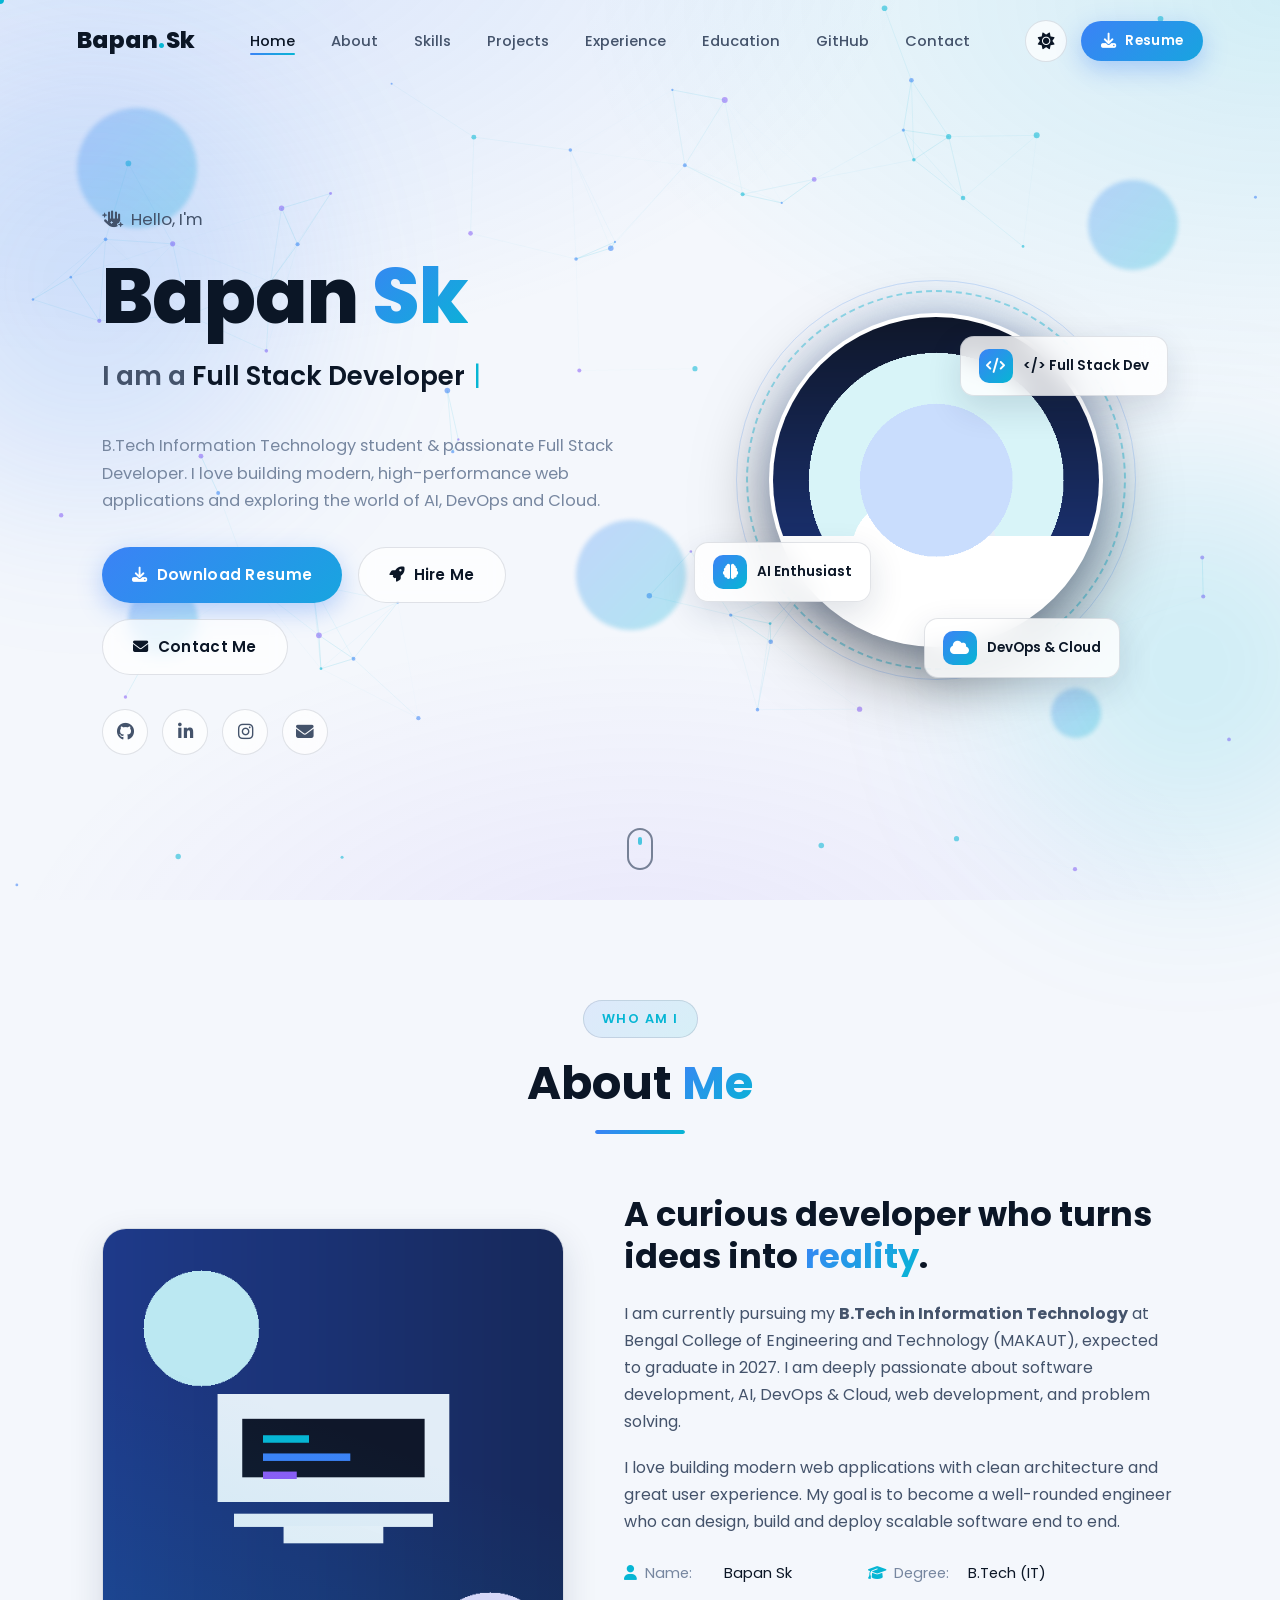
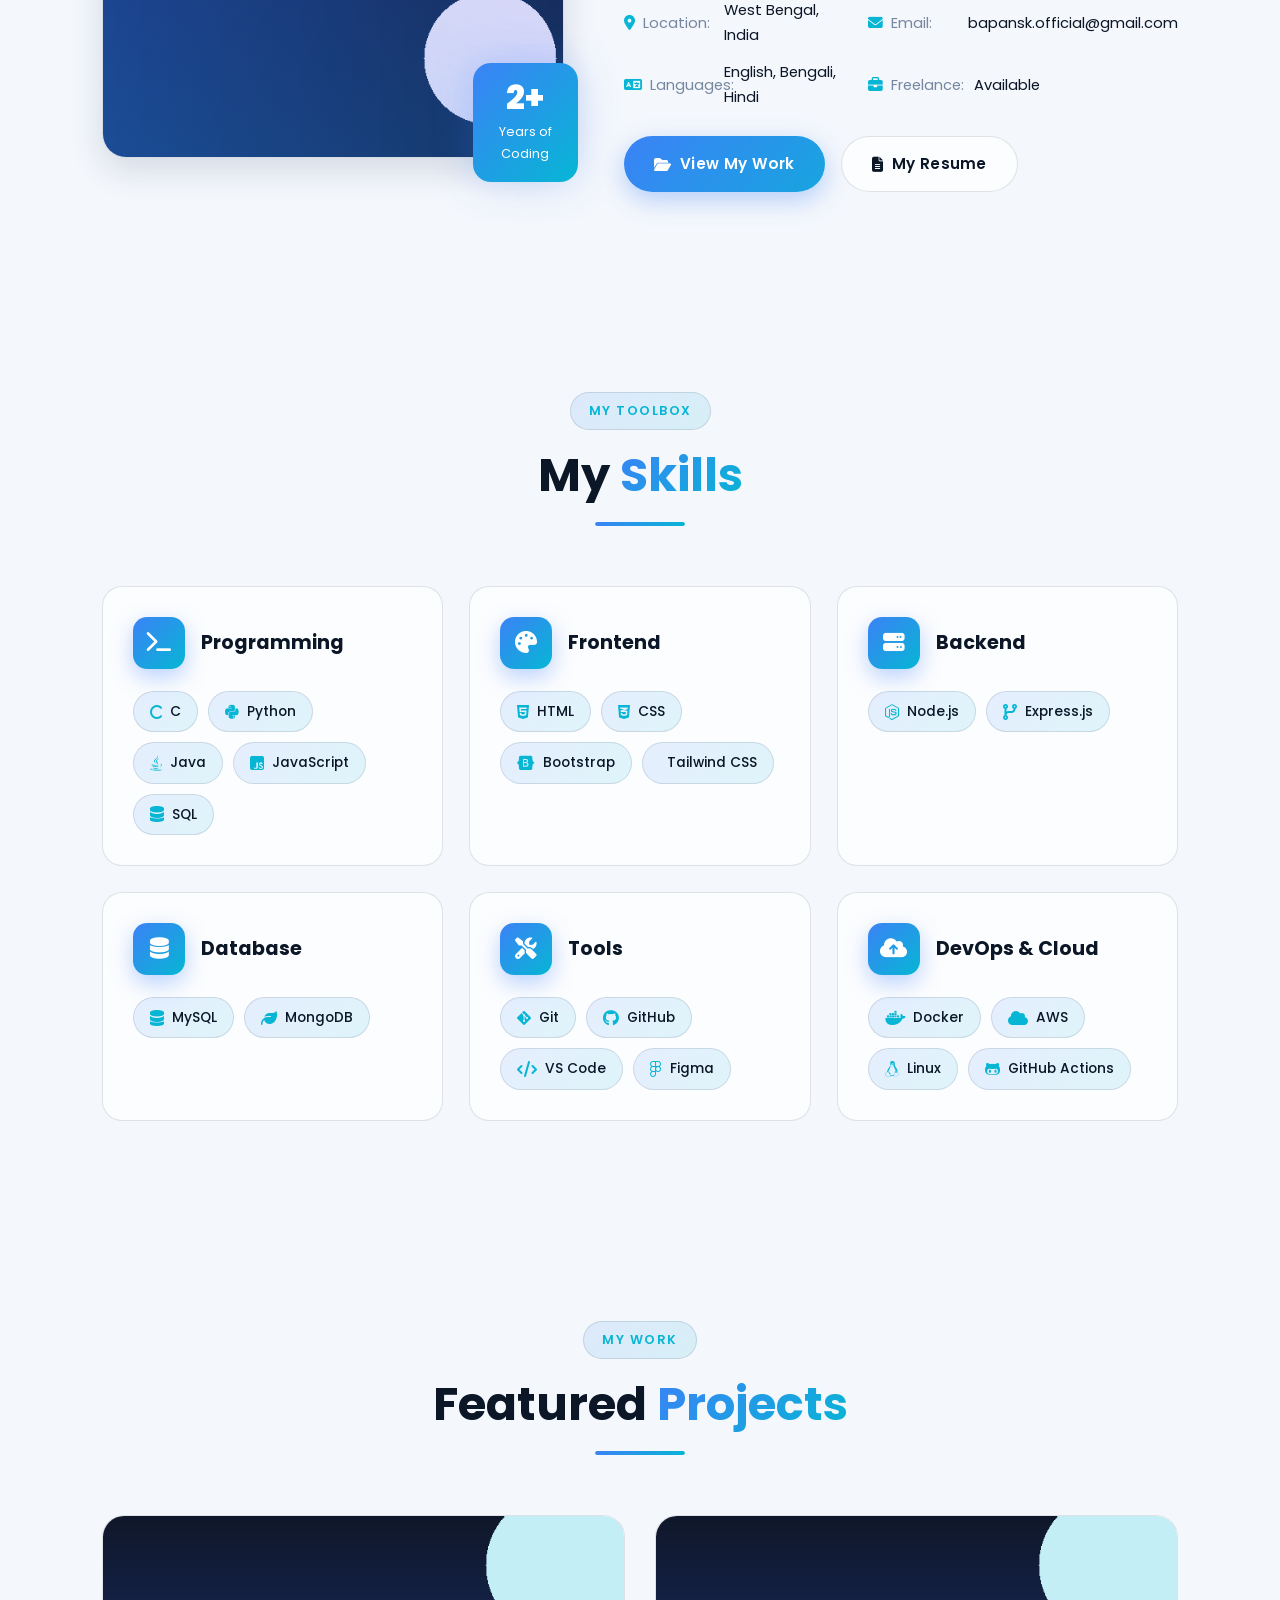
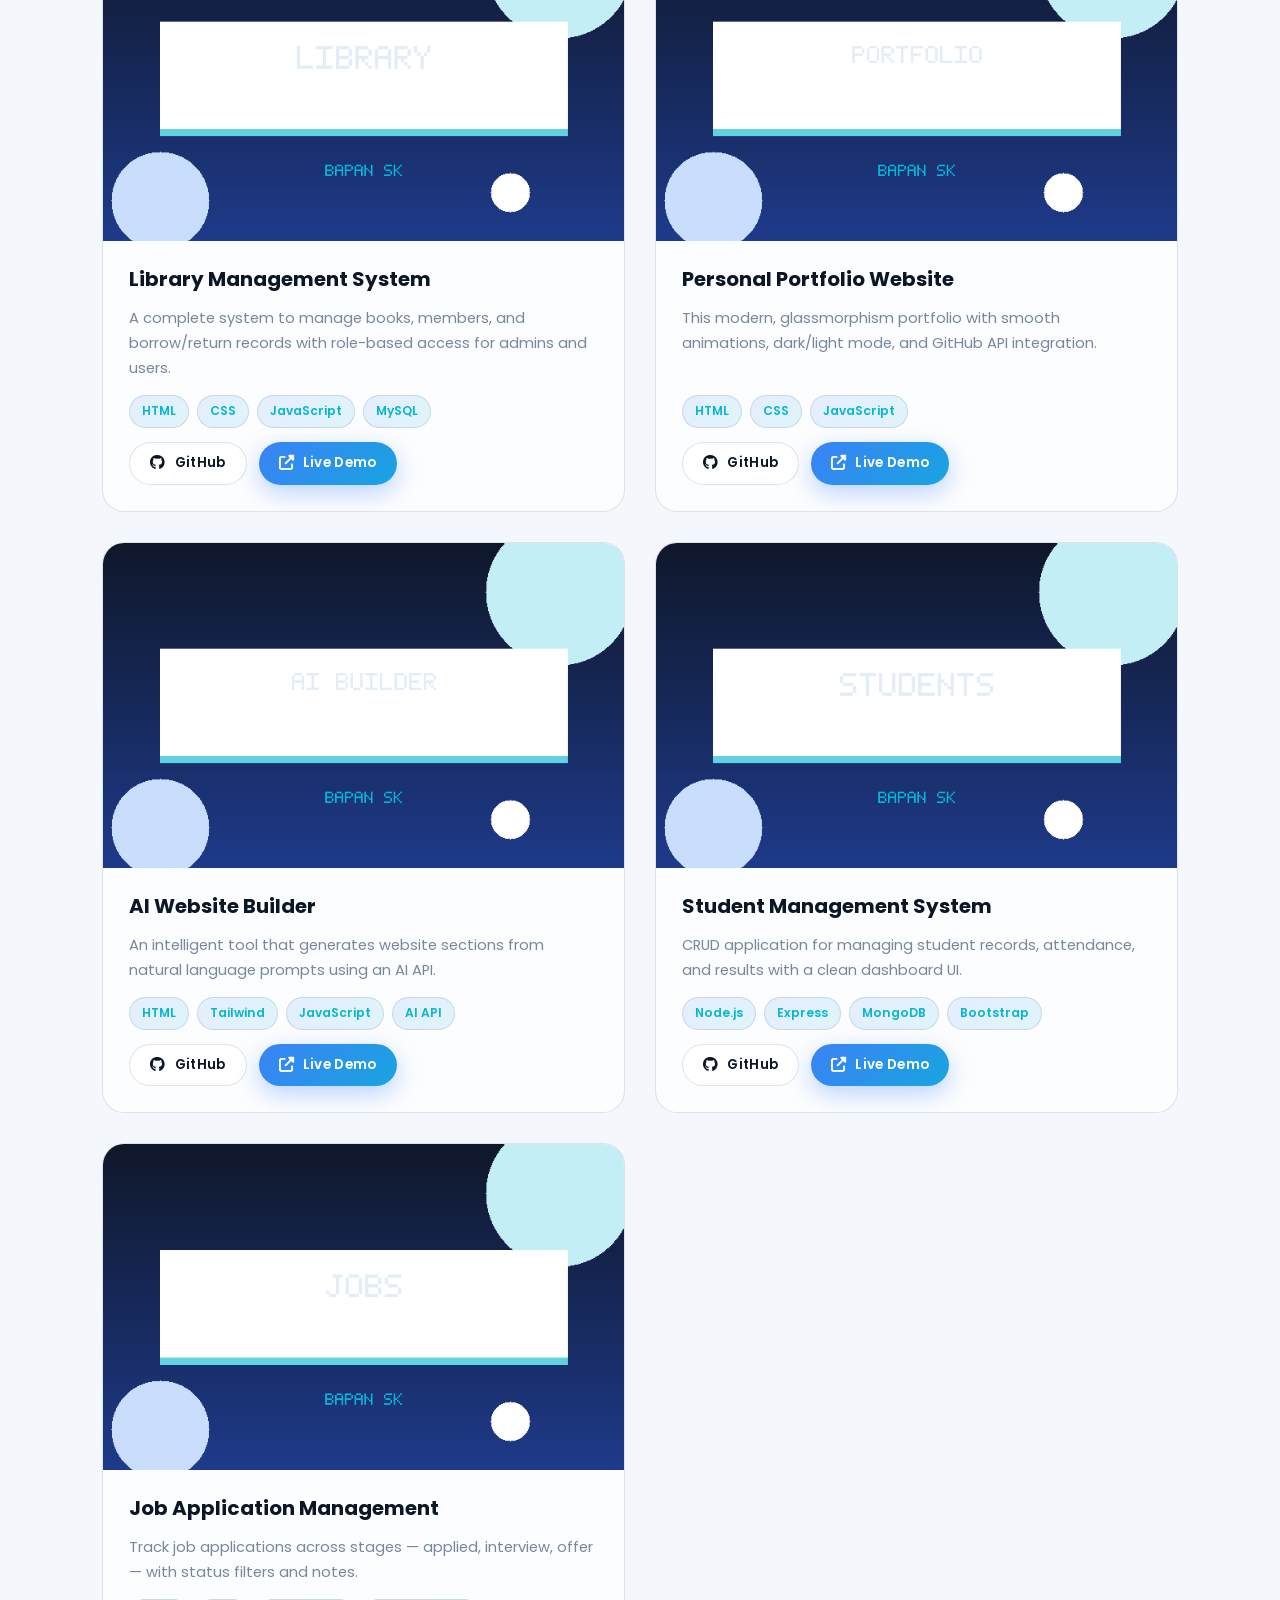
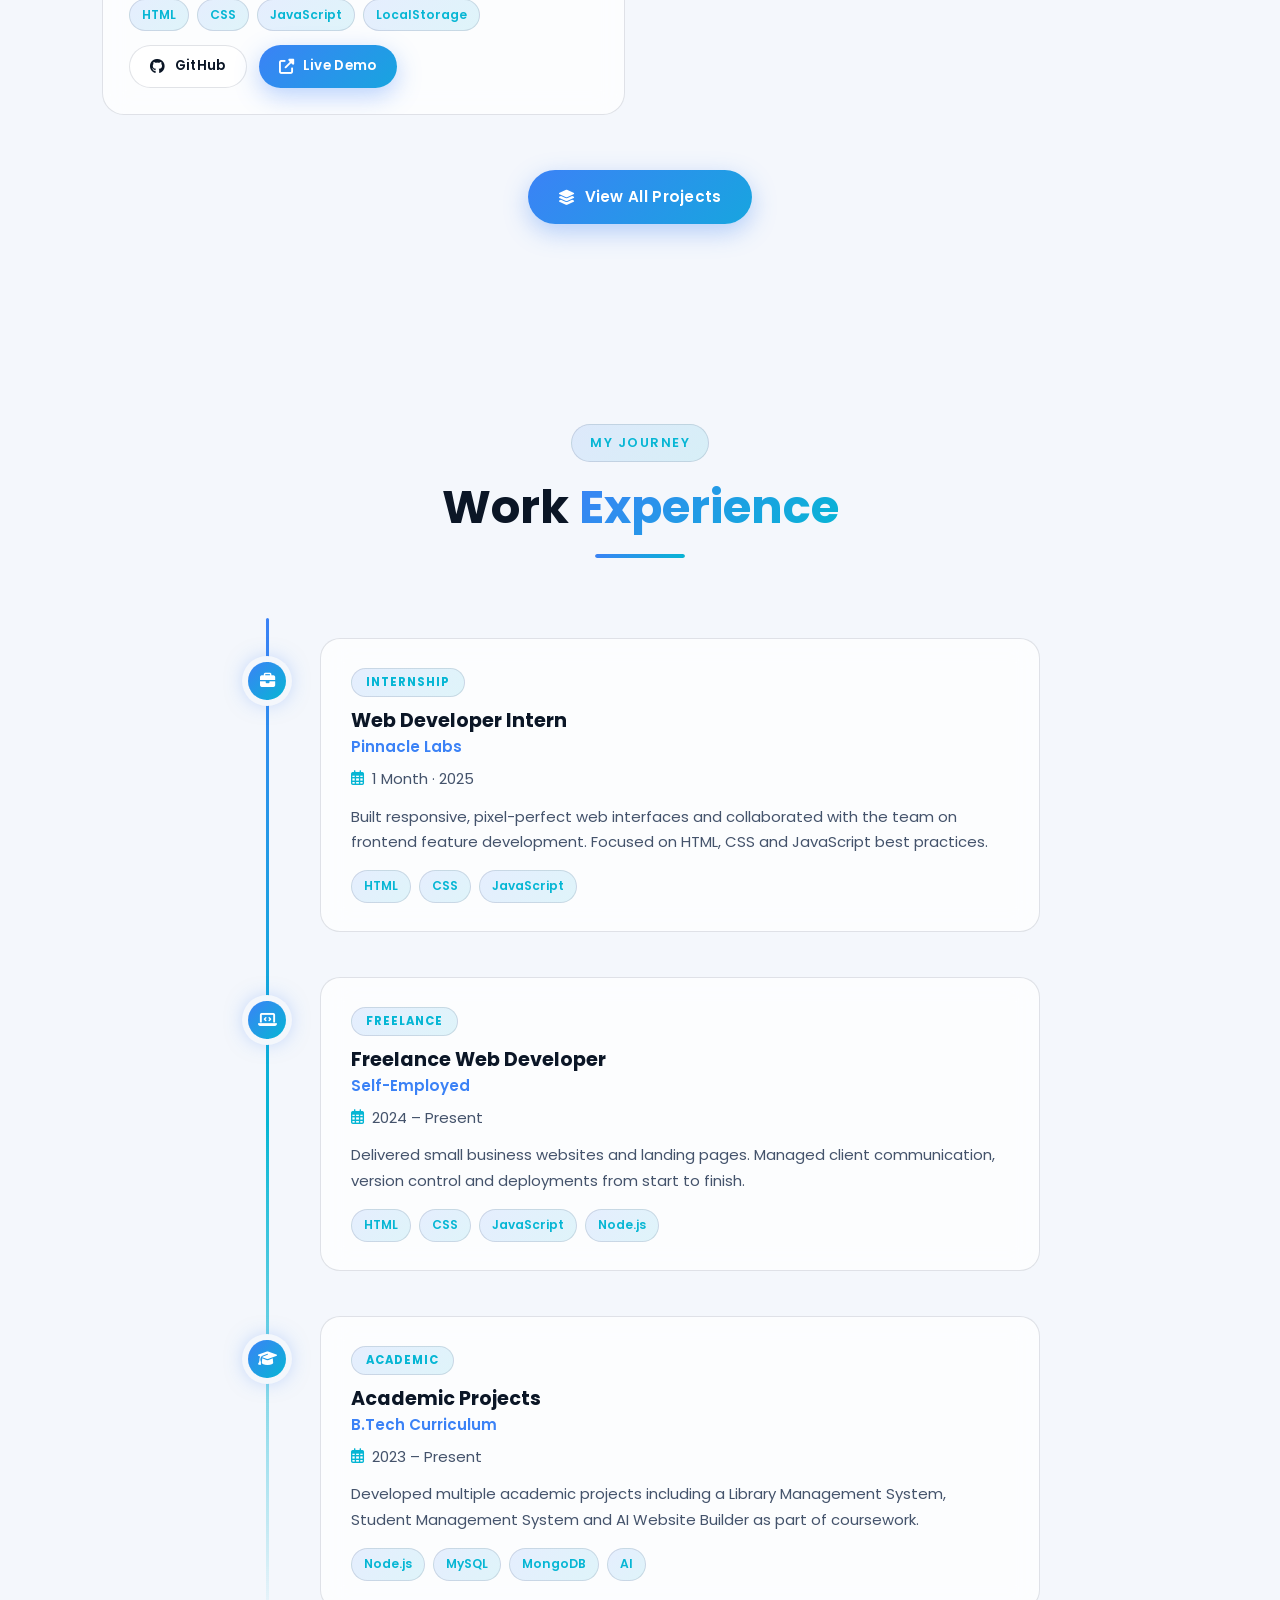
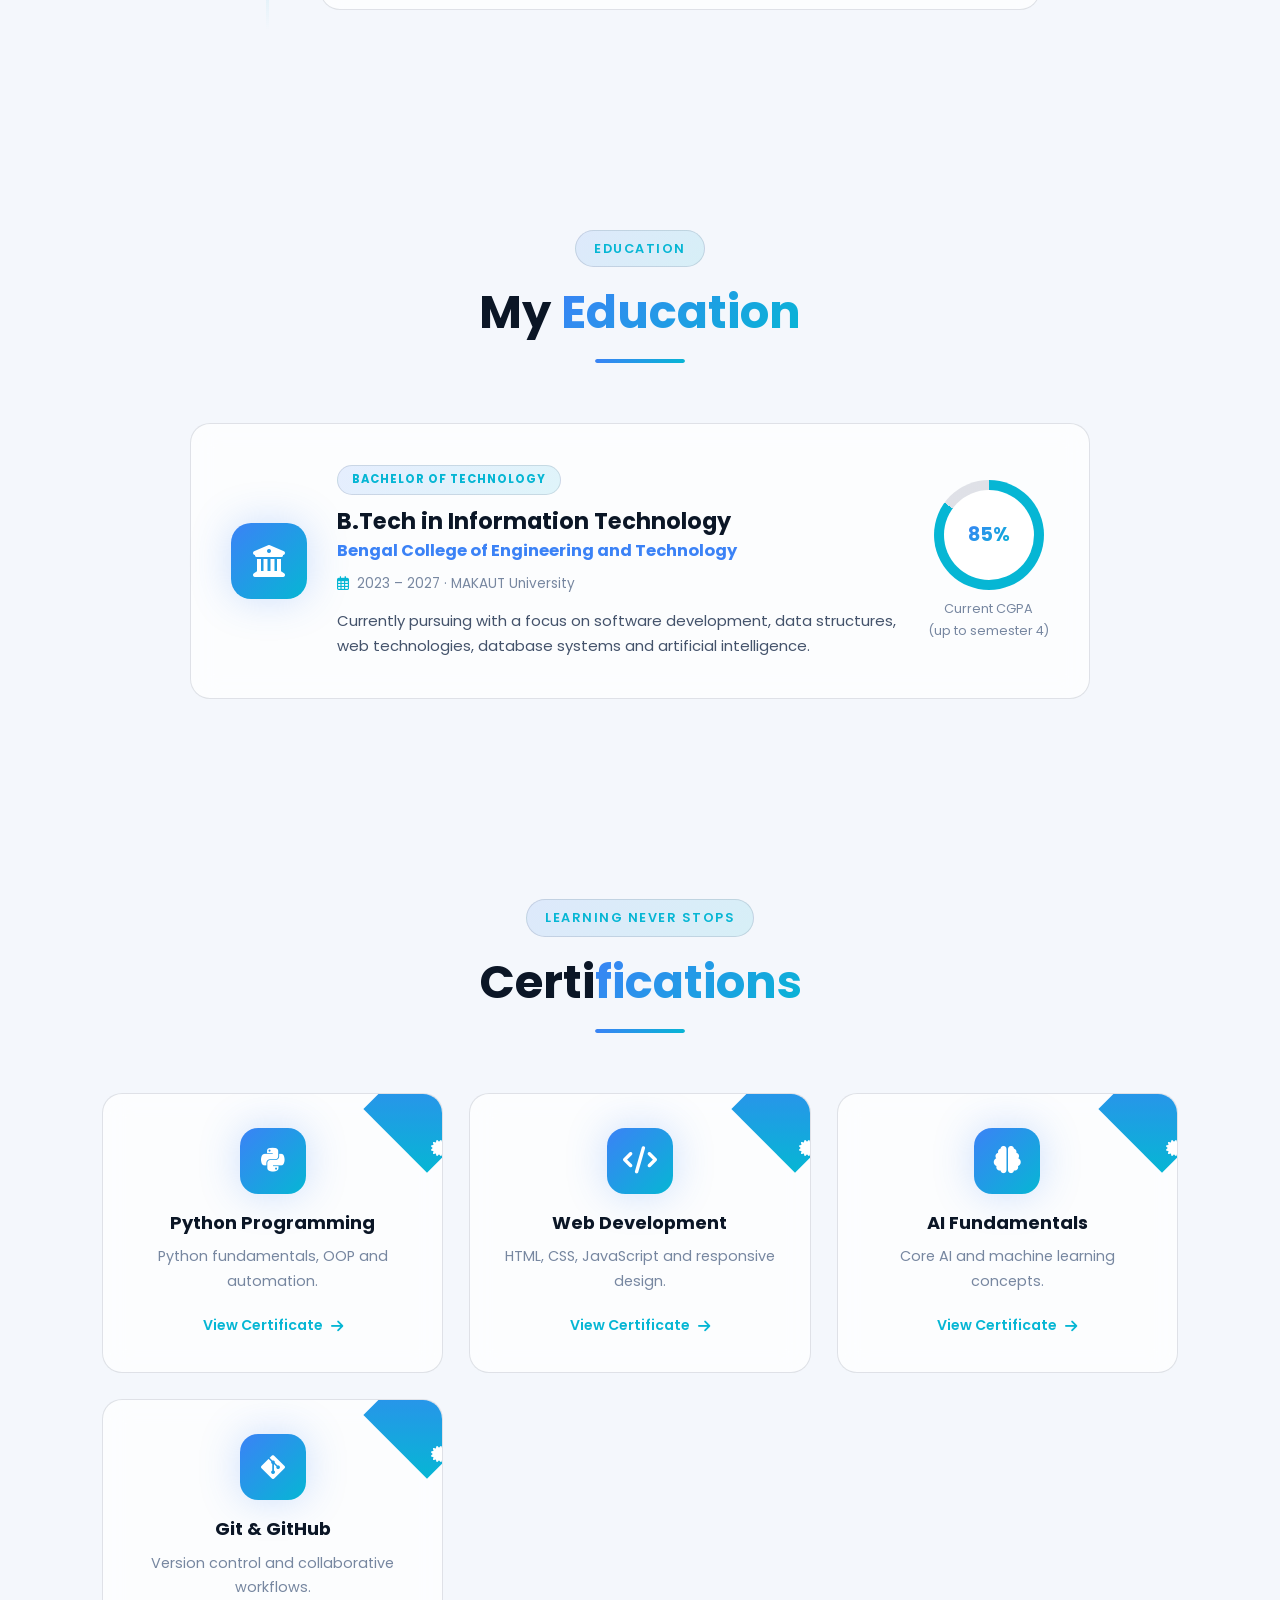
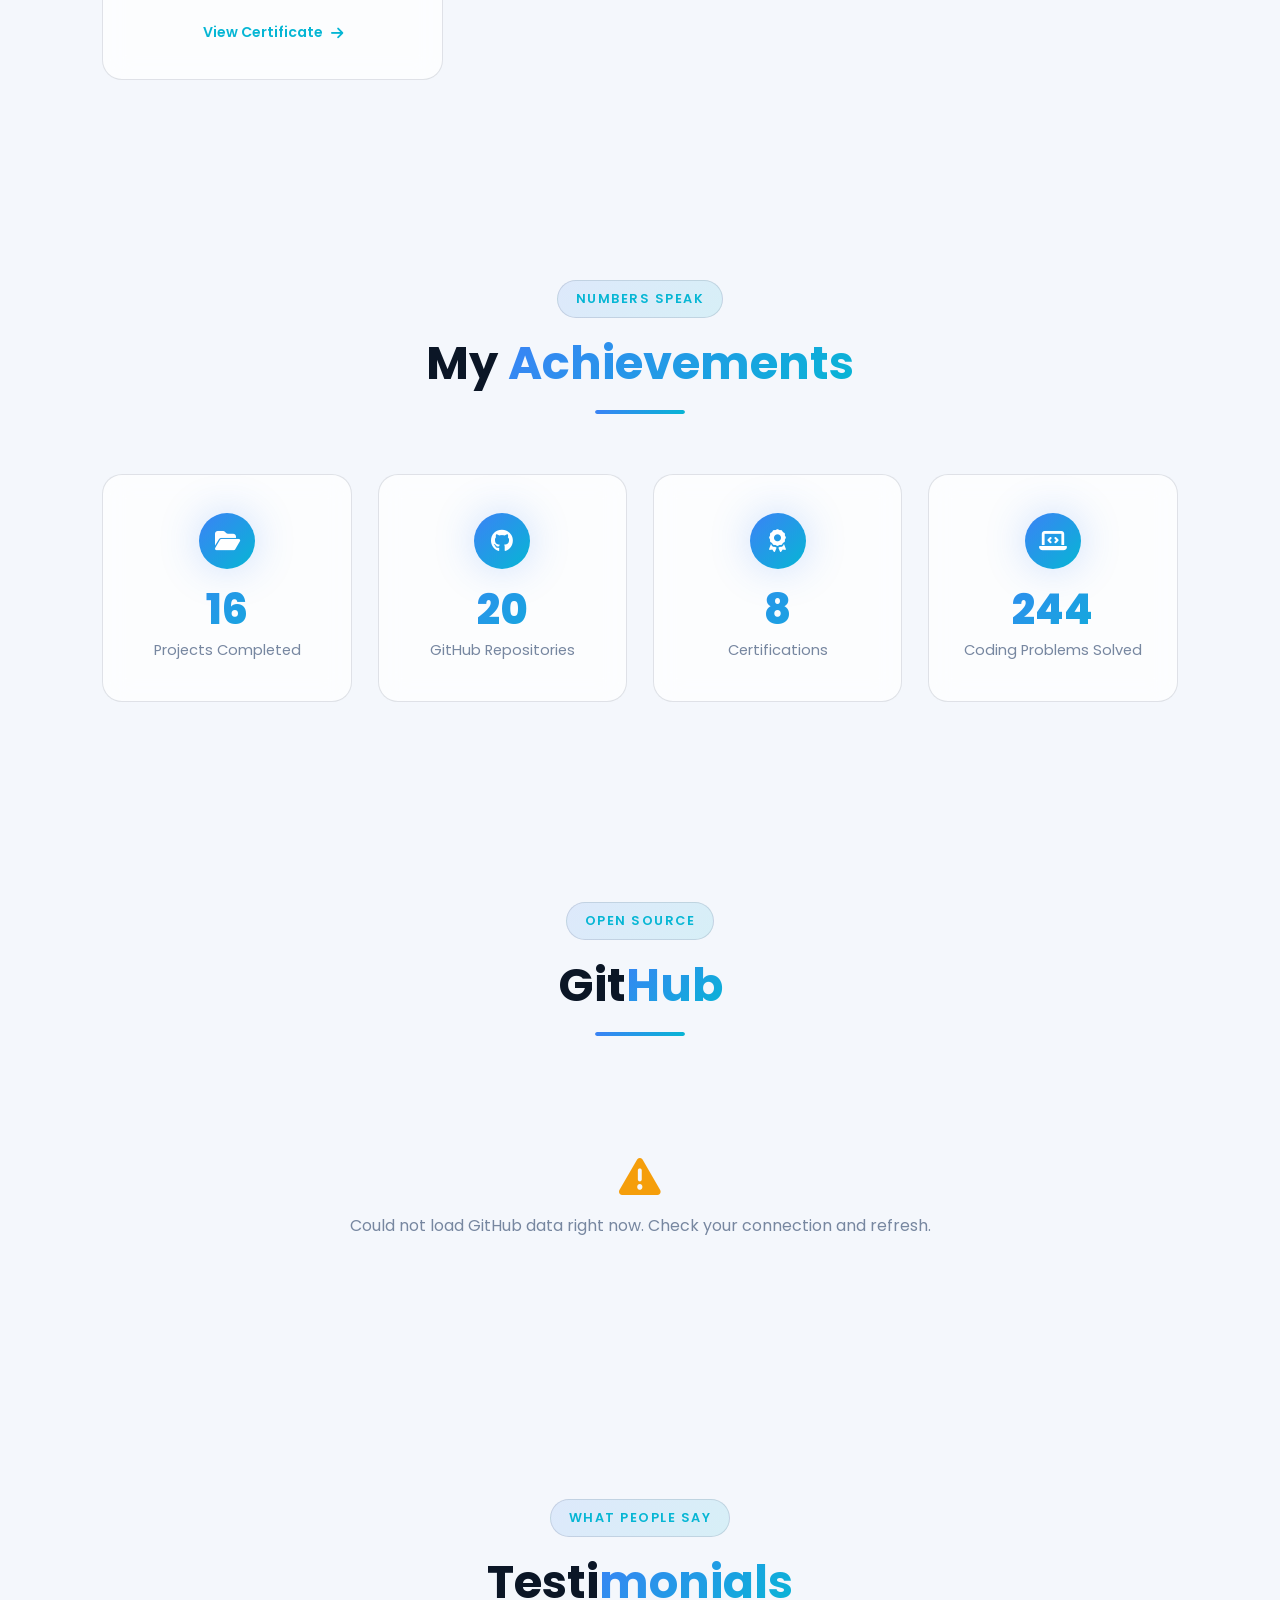
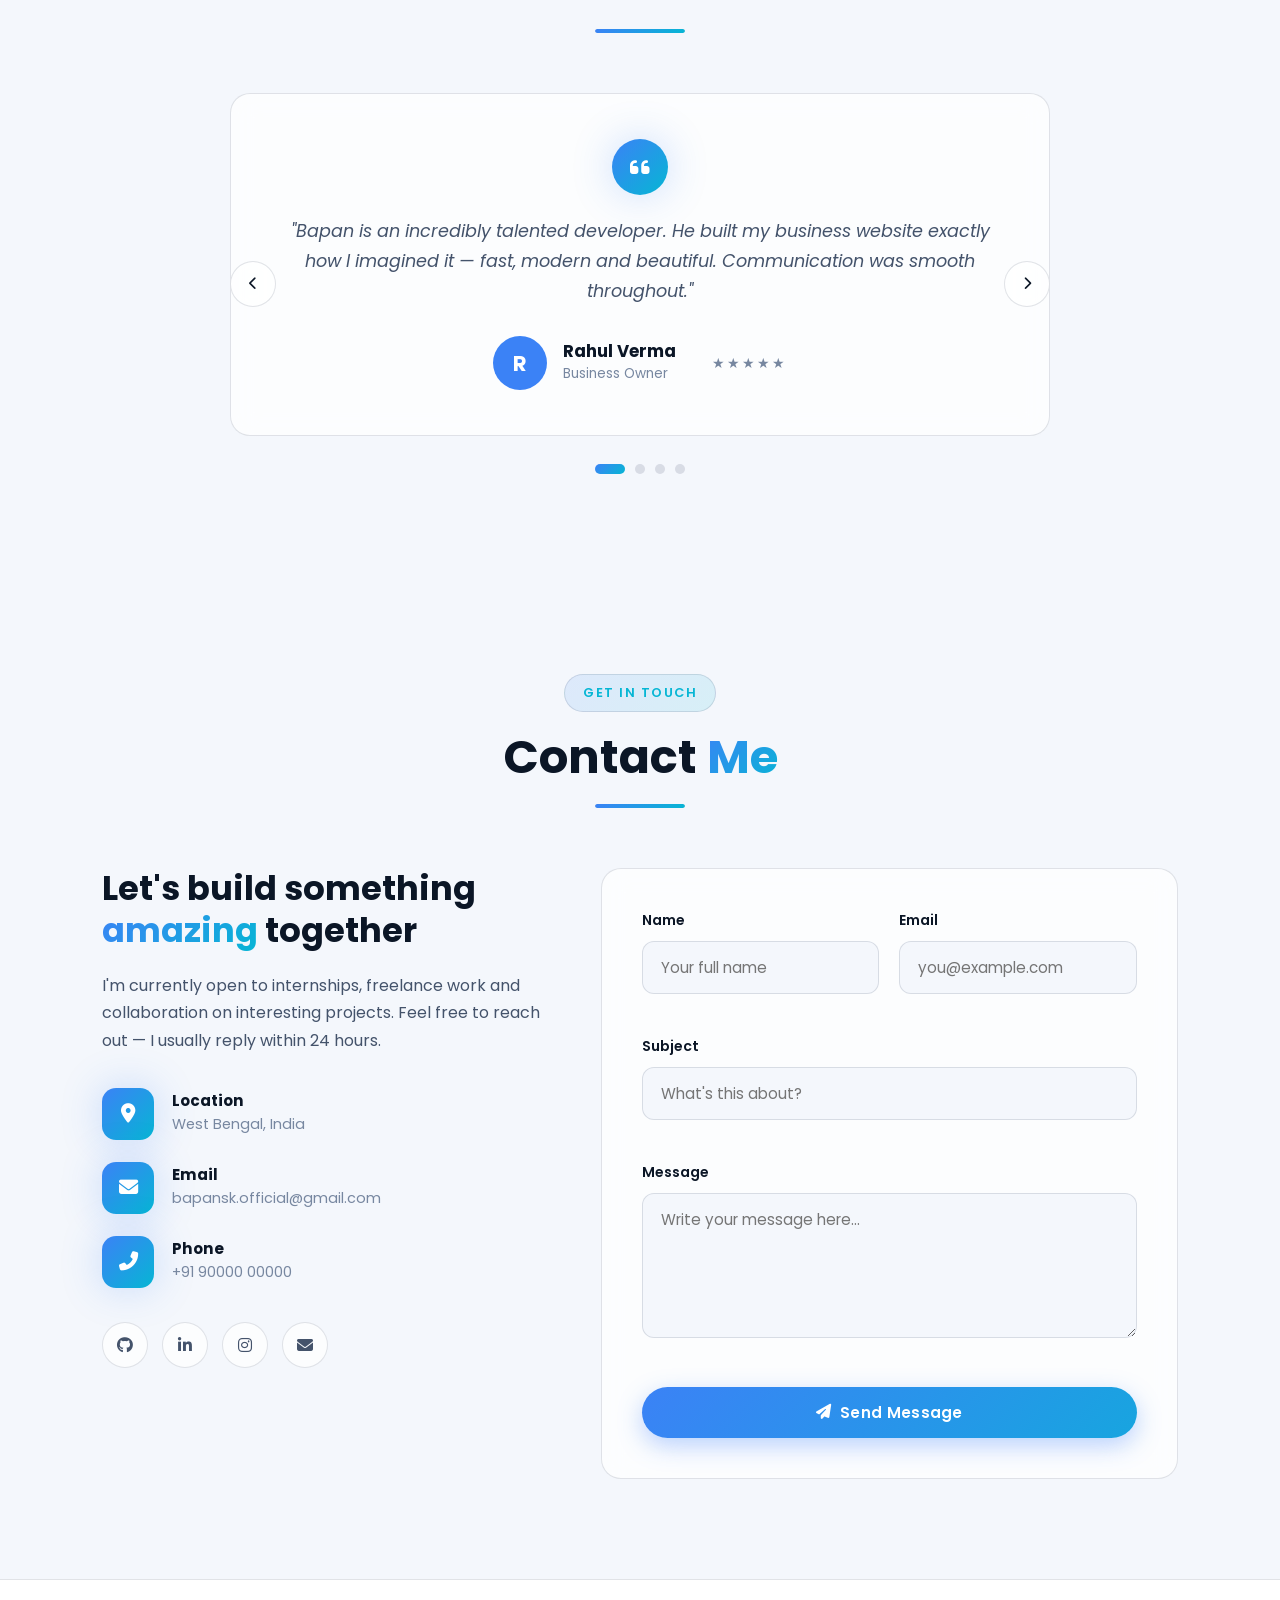
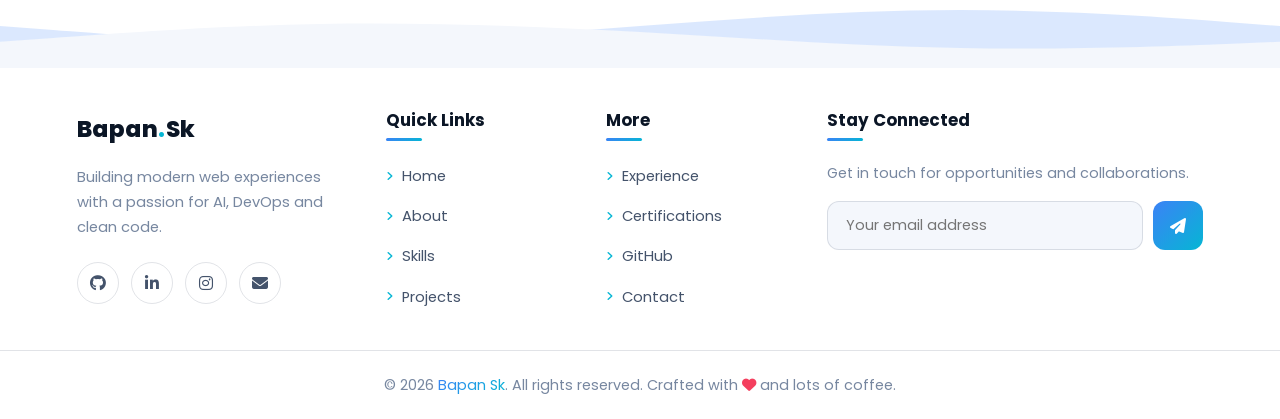
==== index.html @ 9813d51b "Add portfolio files" ====
<!DOCTYPE html>
<html lang="en" data-theme="dark">
<head>
    <!-- ============================================================
         BAPAN SK — PERSONAL PORTFOLIO
         SEO + Open Graph + Performance optimized
    ============================================================ -->
    <meta charset="UTF-8">
    <meta name="viewport" content="width=device-width, initial-scale=1.0">

    <!-- Primary Meta Tags -->
    <title>Bapan Sk | Full Stack Developer & AI Enthusiast</title>
    <meta name="title" content="Bapan Sk | Full Stack Developer & AI Enthusiast">
    <meta name="description" content="Portfolio of Bapan Sk — B.Tech Information Technology student, Full Stack Developer and AI Enthusiast. Building modern, high-performance web applications with Node.js, Express, MongoDB, React and more.">
    <meta name="keywords" content="Bapan Sk, Full Stack Developer, Web Developer, AI Enthusiast, Portfolio, B.Tech, Information Technology, Node.js, JavaScript">
    <meta name="author" content="Bapan Sk">
    <meta name="robots" content="index, follow">
    <meta name="theme-color" content="#0a0f1e">

    <!-- Open Graph / Facebook -->
    <meta property="og:type" content="website">
    <meta property="og:url" content="https://bapansk.github.io/portfolio/">
    <meta property="og:title" content="Bapan Sk | Full Stack Developer & AI Enthusiast">
    <meta property="og:description" content="B.Tech Information Technology student building modern web applications with a passion for AI, DevOps and clean code.">
    <meta property="og:image" content="assets/images/profile.png">

    <!-- Twitter -->
    <meta property="twitter:card" content="summary_large_image">
    <meta property="twitter:url" content="https://bapansk.github.io/portfolio/">
    <meta property="twitter:title" content="Bapan Sk | Full Stack Developer & AI Enthusiast">
    <meta property="twitter:description" content="B.Tech Information Technology student building modern web applications with a passion for AI, DevOps and clean code.">
    <meta property="twitter:image" content="assets/images/profile.png">

    <!-- Favicon -->
    <link rel="icon" type="image/png" sizes="32x32" href="assets/icons/favicon-32x32.png">
    <link rel="icon" type="image/png" sizes="16x16" href="assets/icons/favicon-16x16.png">
    <link rel="apple-touch-icon" sizes="180x180" href="assets/icons/apple-touch-icon.png">

    <!-- Google Fonts : Poppins -->
    <link rel="preconnect" href="https://fonts.googleapis.com">
    <link rel="preconnect" href="https://fonts.gstatic.com" crossorigin>
    <link href="https://fonts.googleapis.com/css2?family=Poppins:wght@300;400;500;600;700;800&display=swap" rel="stylesheet">

    <!-- Font Awesome 6 -->
    <link rel="stylesheet" href="https://cdnjs.cloudflare.com/ajax/libs/font-awesome/6.5.2/css/all.min.css">

    <!-- AOS Library (Scroll Reveal) -->
    <link rel="stylesheet" href="https://cdnjs.cloudflare.com/ajax/libs/aos/2.3.4/aos.css">

    <!-- Custom Styles -->
    <link rel="stylesheet" href="css/animations.css">
    <link rel="stylesheet" href="css/style.css">
    <link rel="stylesheet" href="css/responsive.css">

    <!-- Structured Data for SEO -->
    <script type="application/ld+json">
    {
      "@context": "https://schema.org",
      "@type": "Person",
      "name": "Bapan Sk",
      "url": "https://bapansk.github.io/portfolio/",
      "jobTitle": "Full Stack Developer & AI Enthusiast",
      "description": "B.Tech Information Technology student passionate about software development, AI, DevOps and web development.",
      "alumniOf": {
        "@type": "CollegeOrUniversity",
        "name": "Bengal College of Engineering and Technology"
      }
    }
    </script>
</head>

<body>

    <!-- ===================== LOADING SCREEN ===================== -->
    <div id="preloader" aria-hidden="true">
        <div class="loader">
            <span class="loader-letter">B</span>
            <span class="loader-letter">A</span>
            <span class="loader-letter">P</span>
            <span class="loader-letter">A</span>
            <span class="loader-letter">N</span>
            <div class="loader-bar"></div>
        </div>
    </div>

    <!-- ===================== SCROLL PROGRESS BAR ===================== -->
    <div id="scroll-progress" aria-hidden="true"><span></span></div>

    <!-- ===================== CUSTOM CURSOR ===================== -->
    <div class="cursor-dot" aria-hidden="true"></div>
    <div class="cursor-ring" aria-hidden="true"></div>

    <!-- ===================== PARTICLES BACKGROUND ===================== -->
    <canvas id="particles-canvas" aria-hidden="true"></canvas>

    <!-- ===================== FLOATING SHAPES ===================== -->
    <div class="floating-shapes" aria-hidden="true">
        <span class="shape shape-1"></span>
        <span class="shape shape-2"></span>
        <span class="shape shape-3"></span>
        <span class="shape shape-4"></span>
        <span class="shape shape-5"></span>
    </div>

    <!-- ===================== NAVBAR ===================== -->
    <header class="navbar" id="navbar">
        <nav class="nav-container">
            <a href="index.html" class="logo" aria-label="Bapan Sk Home">
                <span class="logo-text">Bapan<span class="logo-dot">.</span>Sk</span>
            </a>

            <ul class="nav-menu" id="nav-menu">
                <li><a href="index.html#home" class="nav-link active">Home</a></li>
                <li><a href="index.html#about" class="nav-link">About</a></li>
                <li><a href="index.html#skills" class="nav-link">Skills</a></li>
                <li><a href="index.html#projects" class="nav-link">Projects</a></li>
                <li><a href="index.html#experience" class="nav-link">Experience</a></li>
                <li><a href="index.html#education" class="nav-link">Education</a></li>
                <li><a href="index.html#github" class="nav-link">GitHub</a></li>
                <li><a href="contact.html" class="nav-link">Contact</a></li>
            </ul>

            <div class="nav-actions">
                <button id="theme-toggle" class="theme-toggle" aria-label="Toggle dark / light mode">
                    <i class="fas fa-moon"></i>
                </button>
                <a href="assets/resume/BapanSk_Resume.pdf" class="btn btn-sm btn-gradient nav-resume" download>
                    <i class="fas fa-download"></i> Resume
                </a>
                <button class="hamburger" id="hamburger" aria-label="Open menu" aria-expanded="false">
                    <span></span>
                    <span></span>
                    <span></span>
                </button>
            </div>
        </nav>
    </header>

    <main>
        <!-- ===================== HERO SECTION ===================== -->
        <section id="home" class="hero">
            <div class="hero-glow hero-glow-1"></div>
            <div class="hero-glow hero-glow-2"></div>

            <div class="hero-content" data-aos="fade-right">
                <p class="hero-greeting"><span class="wave"><i class="fas fa-hand-sparkles"></i></span> Hello, I'm</p>
                <h1 class="hero-name">Bapan <span class="gradient-text">Sk</span></h1>
                <div class="hero-role">
                    <span class="typing-prefix">I am a </span>
                    <span id="typing-text" class="typing-text"></span>
                    <span class="typing-cursor">|</span>
                </div>
                <p class="hero-desc">
                    B.Tech Information Technology student &amp; passionate Full Stack Developer.
                    I love building modern, high-performance web applications and exploring the world of
                    AI, DevOps and Cloud.
                </p>

                <div class="hero-buttons">
                    <a href="assets/resume/BapanSk_Resume.pdf" class="btn btn-gradient" download>
                        <i class="fas fa-download"></i> Download Resume
                    </a>
                    <a href="contact.html" class="btn btn-outline">
                        <i class="fas fa-rocket"></i> Hire Me
                    </a>
                    <a href="mailto:bapansk.official@gmail.com" class="btn btn-outline">
                        <i class="fas fa-envelope"></i> Contact Me
                    </a>
                </div>

                <div class="hero-socials">
                    <a href="https://github.com/BapanSk" target="_blank" rel="noopener" aria-label="GitHub">
                        <i class="fab fa-github"></i>
                    </a>
                    <a href="https://www.linkedin.com/in/bapan-sk" target="_blank" rel="noopener" aria-label="LinkedIn">
                        <i class="fab fa-linkedin-in"></i>
                    </a>
                    <a href="https://www.instagram.com/bapan.sk" target="_blank" rel="noopener" aria-label="Instagram">
                        <i class="fab fa-instagram"></i>
                    </a>
                    <a href="mailto:bapansk.official@gmail.com" aria-label="Email">
                        <i class="fas fa-envelope"></i>
                    </a>
                </div>
            </div>

            <div class="hero-visual" data-aos="fade-left">
                <div class="profile-frame">
                    <div class="profile-ring"></div>
                    <img src="assets/images/profile.png" alt="Bapan Sk profile photo"
                         class="profile-img" loading="eager" decoding="async"
                         onerror="this.onerror=null;this.src='data:image/svg+xml;utf8,<svg xmlns=%22http://www.w3.org/2000/svg%22 width=%22500%22 height=%22500%22><defs><linearGradient id=%22g%22 x1=%220%22 y1=%220%22 x2=%221%22 y2=%221%22><stop offset=%220%25%22 stop-color=%22%233b82f6%22/><stop offset=%22100%25%22 stop-color=%22%2306b6d4%22/></linearGradient></defs><rect width=%22500%22 height=%22500%22 fill=%22url(%23g)%22/><text x=%22250%22 y=%22260%22 font-size=%22120%22 text-anchor=%22middle%22 fill=%22white%22 font-family=%22Arial%22 font-weight=%22bold%22>BS</text></svg>';">
                </div>
                <div class="float-card card-code">
                    <i class="fas fa-code"></i>
                    <span>&lt;/&gt; Full Stack Dev</span>
                </div>
                <div class="float-card card-ai">
                    <i class="fas fa-brain"></i>
                    <span>AI Enthusiast</span>
                </div>
                <div class="float-card card-cloud">
                    <i class="fas fa-cloud"></i>
                    <span>DevOps &amp; Cloud</span>
                </div>
            </div>

            <a href="#about" class="scroll-down" aria-label="Scroll to About section">
                <span class="mouse"><span class="wheel"></span></span>
            </a>
        </section>

        <!-- ===================== ABOUT SECTION ===================== -->
        <section id="about" class="section">
            <div class="section-head" data-aos="fade-up">
                <span class="section-tag">Who Am I</span>
                <h2 class="section-title">About <span class="gradient-text">Me</span></h2>
                <div class="section-line"><span></span></div>
            </div>

            <div class="about-grid">
                <div class="about-visual" data-aos="fade-right">
                    <div class="about-img-wrap">
                        <img src="assets/images/about.png" alt="Bapan Sk working on a laptop"
                             loading="lazy" decoding="async"
                             onerror="this.onerror=null;this.src='data:image/svg+xml;utf8,<svg xmlns=%22http://www.w3.org/2000/svg%22 width=%22500%22 height=%22500%22><rect width=%22500%22 height=%22500%22 fill=%22%230a0f1e%22/><circle cx=%22250%22 cy=%22220%22 r=%22110%22 fill=%22%231a2438%22/><circle cx=%22250%22 cy=%22210%22 r=%2238%22 fill=%22%233b82f6%22/><rect x=%22140%22 y=%22340%22 width=%22220%22 height=%2240%22 rx=%2220%22 fill=%22%233b82f6%22/></svg>';">
                    </div>
                    <div class="about-exp-badge">
                        <span class="exp-number">2+</span>
                        <span class="exp-label">Years of<br>Coding</span>
                    </div>
                </div>

                <div class="about-content" data-aos="fade-left">
                    <h3 class="about-title">A curious developer who turns ideas into <span class="gradient-text">reality</span>.</h3>
                    <p class="about-text">
                        I am currently pursuing my <strong>B.Tech in Information Technology</strong> at
                        Bengal College of Engineering and Technology (MAKAUT), expected to graduate in 2027.
                        I am deeply passionate about software development, AI, DevOps &amp; Cloud, web development,
                        and problem solving.
                    </p>
                    <p class="about-text">
                        I love building modern web applications with clean architecture and great user experience.
                        My goal is to become a well-rounded engineer who can design, build and deploy scalable
                        software end to end.
                    </p>

                    <ul class="about-info">
                        <li><span class="info-label"><i class="fas fa-user"></i> Name:</span> Bapan Sk</li>
                        <li><span class="info-label"><i class="fas fa-graduation-cap"></i> Degree:</span> B.Tech (IT)</li>
                        <li><span class="info-label"><i class="fas fa-map-marker-alt"></i> Location:</span> West Bengal, India</li>
                        <li><span class="info-label"><i class="fas fa-envelope"></i> Email:</span> bapansk.official@gmail.com</li>
                        <li><span class="info-label"><i class="fas fa-language"></i> Languages:</span> English, Bengali, Hindi</li>
                        <li><span class="info-label"><i class="fas fa-briefcase"></i> Freelance:</span> Available</li>
                    </ul>

                    <div class="about-cta">
                        <a href="projects.html" class="btn btn-gradient">
                            <i class="fas fa-folder-open"></i> View My Work
                        </a>
                        <a href="assets/resume/BapanSk_Resume.pdf" class="btn btn-outline" download>
                            <i class="fas fa-file-alt"></i> My Resume
                        </a>
                    </div>
                </div>
            </div>
        </section>

        <!-- ===================== SKILLS SECTION ===================== -->
        <section id="skills" class="section">
            <div class="section-head" data-aos="fade-up">
                <span class="section-tag">My Toolbox</span>
                <h2 class="section-title">My <span class="gradient-text">Skills</span></h2>
                <div class="section-line"><span></span></div>
            </div>

            <div class="skills-grid">
                <!-- Programming -->
                <div class="skill-card glass" data-aos="zoom-in" data-aos-delay="0">
                    <div class="skill-card-head">
                        <div class="skill-icon"><i class="fas fa-terminal"></i></div>
                        <h3>Programming</h3>
                    </div>
                    <div class="skill-tags">
                        <span class="skill-tag"><i class="fab fa-c"></i> C</span>
                        <span class="skill-tag"><i class="fab fa-python"></i> Python</span>
                        <span class="skill-tag"><i class="fab fa-java"></i> Java</span>
                        <span class="skill-tag"><i class="fab fa-js-square"></i> JavaScript</span>
                        <span class="skill-tag"><i class="fas fa-database"></i> SQL</span>
                    </div>
                </div>

                <!-- Frontend -->
                <div class="skill-card glass" data-aos="zoom-in" data-aos-delay="100">
                    <div class="skill-card-head">
                        <div class="skill-icon"><i class="fas fa-palette"></i></div>
                        <h3>Frontend</h3>
                    </div>
                    <div class="skill-tags">
                        <span class="skill-tag"><i class="fab fa-html5"></i> HTML</span>
                        <span class="skill-tag"><i class="fab fa-css3-alt"></i> CSS</span>
                        <span class="skill-tag"><i class="fab fa-bootstrap"></i> Bootstrap</span>
                        <span class="skill-tag"><i class="fab fa-tailwindcss"></i> Tailwind CSS</span>
                    </div>
                </div>

                <!-- Backend -->
                <div class="skill-card glass" data-aos="zoom-in" data-aos-delay="200">
                    <div class="skill-card-head">
                        <div class="skill-icon"><i class="fas fa-server"></i></div>
                        <h3>Backend</h3>
                    </div>
                    <div class="skill-tags">
                        <span class="skill-tag"><i class="fab fa-node-js"></i> Node.js</span>
                        <span class="skill-tag"><i class="fas fa-code-branch"></i> Express.js</span>
                    </div>
                </div>

                <!-- Database -->
                <div class="skill-card glass" data-aos="zoom-in" data-aos-delay="300">
                    <div class="skill-card-head">
                        <div class="skill-icon"><i class="fas fa-database"></i></div>
                        <h3>Database</h3>
                    </div>
                    <div class="skill-tags">
                        <span class="skill-tag"><i class="fas fa-database"></i> MySQL</span>
                        <span class="skill-tag"><i class="fas fa-leaf"></i> MongoDB</span>
                    </div>
                </div>

                <!-- Tools -->
                <div class="skill-card glass" data-aos="zoom-in" data-aos-delay="400">
                    <div class="skill-card-head">
                        <div class="skill-icon"><i class="fas fa-tools"></i></div>
                        <h3>Tools</h3>
                    </div>
                    <div class="skill-tags">
                        <span class="skill-tag"><i class="fab fa-git-alt"></i> Git</span>
                        <span class="skill-tag"><i class="fab fa-github"></i> GitHub</span>
                        <span class="skill-tag"><i class="fas fa-code"></i> VS Code</span>
                        <span class="skill-tag"><i class="fab fa-figma"></i> Figma</span>
                    </div>
                </div>

                <!-- DevOps & Cloud -->
                <div class="skill-card glass" data-aos="zoom-in" data-aos-delay="500">
                    <div class="skill-card-head">
                        <div class="skill-icon"><i class="fas fa-cloud-upload-alt"></i></div>
                        <h3>DevOps &amp; Cloud</h3>
                    </div>
                    <div class="skill-tags">
                        <span class="skill-tag"><i class="fab fa-docker"></i> Docker</span>
                        <span class="skill-tag"><i class="fas fa-cloud"></i> AWS</span>
                        <span class="skill-tag"><i class="fab fa-linux"></i> Linux</span>
                        <span class="skill-tag"><i class="fab fa-github-alt"></i> GitHub Actions</span>
                    </div>
                </div>
            </div>
        </section>

        <!-- ===================== PROJECTS SECTION ===================== -->
        <section id="projects" class="section">
            <div class="section-head" data-aos="fade-up">
                <span class="section-tag">My Work</span>
                <h2 class="section-title">Featured <span class="gradient-text">Projects</span></h2>
                <div class="section-line"><span></span></div>
            </div>

            <div class="projects-grid" id="projects-grid">
                <!-- Project 1 -->
                <article class="project-card glass" data-aos="fade-up" data-aos-delay="0">
                    <div class="project-media">
                        <img src="assets/images/project-library.png" alt="Library Management System"
                             loading="lazy" decoding="async"
                             onerror="this.onerror=null;this.src='data:image/svg+xml;utf8,<svg xmlns=%22http://www.w3.org/2000/svg%22 width=%22600%22 height=%22400%22><defs><linearGradient id=%22g%22 x1=%220%22 y1=%220%22 x2=%221%22 y2=%221%22><stop offset=%220%25%22 stop-color=%22%233b82f6%22/><stop offset=%22100%25%22 stop-color=%22%2306b6d4%22/></linearGradient></defs><rect width=%22600%22 height=%22400%22 fill=%22url(%23g)%22/><text x=%22300%22 y=%22220%22 font-size=%2248%22 text-anchor=%22middle%22 fill=%22white%22 font-family=%22Arial%22>Library</text></svg>';">
                        <div class="project-overlay">
                            <div class="overlay-links">
                                <a href="https://github.com/BapanSk/library-management-system" target="_blank" rel="noopener" aria-label="View source on GitHub"><i class="fab fa-github"></i></a>
                                <a href="https://bapansk.github.io/library-management-system" target="_blank" rel="noopener" aria-label="Open live demo"><i class="fas fa-external-link-alt"></i></a>
                            </div>
                        </div>
                    </div>
                    <div class="project-body">
                        <h3>Library Management System</h3>
                        <p>A complete system to manage books, members, and borrow/return records with role-based access for admins and users.</p>
                        <div class="project-tech">
                            <span>HTML</span><span>CSS</span><span>JavaScript</span><span>MySQL</span>
                        </div>
                        <div class="project-links">
                            <a href="https://github.com/BapanSk/library-management-system" target="_blank" rel="noopener" class="btn btn-sm btn-outline"><i class="fab fa-github"></i> GitHub</a>
                            <a href="https://bapansk.github.io/library-management-system" target="_blank" rel="noopener" class="btn btn-sm btn-gradient"><i class="fas fa-external-link-alt"></i> Live Demo</a>
                        </div>
                    </div>
                </article>

                <!-- Project 2 -->
                <article class="project-card glass" data-aos="fade-up" data-aos-delay="100">
                    <div class="project-media">
                        <img src="assets/images/project-portfolio.png" alt="Personal Portfolio Website"
                             loading="lazy" decoding="async"
                             onerror="this.onerror=null;this.src='data:image/svg+xml;utf8,<svg xmlns=%22http://www.w3.org/2000/svg%22 width=%22600%22 height=%22400%22><defs><linearGradient id=%22g%22 x1=%220%22 y1=%220%22 x2=%221%22 y2=%221%22><stop offset=%220%25%22 stop-color=%22%233b82f6%22/><stop offset=%22100%25%22 stop-color=%22%2306b6d4%22/></linearGradient></defs><rect width=%22600%22 height=%22400%22 fill=%22url(%23g)%22/><text x=%22300%22 y=%22220%22 font-size=%2248%22 text-anchor=%22middle%22 fill=%22white%22 font-family=%22Arial%22>Portfolio</text></svg>';">
                        <div class="project-overlay">
                            <div class="overlay-links">
                                <a href="https://github.com/BapanSk/portfolio" target="_blank" rel="noopener" aria-label="View source on GitHub"><i class="fab fa-github"></i></a>
                                <a href="index.html" target="_blank" rel="noopener" aria-label="Open live demo"><i class="fas fa-external-link-alt"></i></a>
                            </div>
                        </div>
                    </div>
                    <div class="project-body">
                        <h3>Personal Portfolio Website</h3>
                        <p>This modern, glassmorphism portfolio with smooth animations, dark/light mode, and GitHub API integration.</p>
                        <div class="project-tech">
                            <span>HTML</span><span>CSS</span><span>JavaScript</span>
                        </div>
                        <div class="project-links">
                            <a href="https://github.com/BapanSk/portfolio" target="_blank" rel="noopener" class="btn btn-sm btn-outline"><i class="fab fa-github"></i> GitHub</a>
                            <a href="index.html" target="_blank" rel="noopener" class="btn btn-sm btn-gradient"><i class="fas fa-external-link-alt"></i> Live Demo</a>
                        </div>
                    </div>
                </article>

                <!-- Project 3 -->
                <article class="project-card glass" data-aos="fade-up" data-aos-delay="200">
                    <div class="project-media">
                        <img src="assets/images/project-ai-builder.png" alt="AI Website Builder"
                             loading="lazy" decoding="async"
                             onerror="this.onerror=null;this.src='data:image/svg+xml;utf8,<svg xmlns=%22http://www.w3.org/2000/svg%22 width=%22600%22 height=%22400%22><defs><linearGradient id=%22g%22 x1=%220%22 y1=%220%22 x2=%221%22 y2=%221%22><stop offset=%220%25%22 stop-color=%22%233b82f6%22/><stop offset=%22100%25%22 stop-color=%22%2306b6d4%22/></linearGradient></defs><rect width=%22600%22 height=%22400%22 fill=%22url(%23g)%22/><text x=%22300%22 y=%22220%22 font-size=%2248%22 text-anchor=%22middle%22 fill=%22white%22 font-family=%22Arial%22>AI Builder</text></svg>';">
                        <div class="project-overlay">
                            <div class="overlay-links">
                                <a href="https://github.com/BapanSk/ai-website-builder" target="_blank" rel="noopener" aria-label="View source on GitHub"><i class="fab fa-github"></i></a>
                                <a href="https://bapansk.github.io/ai-website-builder" target="_blank" rel="noopener" aria-label="Open live demo"><i class="fas fa-external-link-alt"></i></a>
                            </div>
                        </div>
                    </div>
                    <div class="project-body">
                        <h3>AI Website Builder</h3>
                        <p>An intelligent tool that generates website sections from natural language prompts using an AI API.</p>
                        <div class="project-tech">
                            <span>HTML</span><span>Tailwind</span><span>JavaScript</span><span>AI API</span>
                        </div>
                        <div class="project-links">
                            <a href="https://github.com/BapanSk/ai-website-builder" target="_blank" rel="noopener" class="btn btn-sm btn-outline"><i class="fab fa-github"></i> GitHub</a>
                            <a href="https://bapansk.github.io/ai-website-builder" target="_blank" rel="noopener" class="btn btn-sm btn-gradient"><i class="fas fa-external-link-alt"></i> Live Demo</a>
                        </div>
                    </div>
                </article>

                <!-- Project 4 -->
                <article class="project-card glass" data-aos="fade-up" data-aos-delay="300">
                    <div class="project-media">
                        <img src="assets/images/project-student.png" alt="Student Management System"
                             loading="lazy" decoding="async"
                             onerror="this.onerror=null;this.src='data:image/svg+xml;utf8,<svg xmlns=%22http://www.w3.org/2000/svg%22 width=%22600%22 height=%22400%22><defs><linearGradient id=%22g%22 x1=%220%22 y1=%220%22 x2=%221%22 y2=%221%22><stop offset=%220%25%22 stop-color=%22%233b82f6%22/><stop offset=%22100%25%22 stop-color=%22%2306b6d4%22/></linearGradient></defs><rect width=%22600%22 height=%22400%22 fill=%22url(%23g)%22/><text x=%22300%22 y=%22220%22 font-size=%2248%22 text-anchor=%22middle%22 fill=%22white%22 font-family=%22Arial%22>Students</text></svg>';">
                        <div class="project-overlay">
                            <div class="overlay-links">
                                <a href="https://github.com/BapanSk/student-management-system" target="_blank" rel="noopener" aria-label="View source on GitHub"><i class="fab fa-github"></i></a>
                                <a href="https://bapansk.github.io/student-management-system" target="_blank" rel="noopener" aria-label="Open live demo"><i class="fas fa-external-link-alt"></i></a>
                            </div>
                        </div>
                    </div>
                    <div class="project-body">
                        <h3>Student Management System</h3>
                        <p>CRUD application for managing student records, attendance, and results with a clean dashboard UI.</p>
                        <div class="project-tech">
                            <span>Node.js</span><span>Express</span><span>MongoDB</span><span>Bootstrap</span>
                        </div>
                        <div class="project-links">
                            <a href="https://github.com/BapanSk/student-management-system" target="_blank" rel="noopener" class="btn btn-sm btn-outline"><i class="fab fa-github"></i> GitHub</a>
                            <a href="https://bapansk.github.io/student-management-system" target="_blank" rel="noopener" class="btn btn-sm btn-gradient"><i class="fas fa-external-link-alt"></i> Live Demo</a>
                        </div>
                    </div>
                </article>

                <!-- Project 5 -->
                <article class="project-card glass" data-aos="fade-up" data-aos-delay="400">
                    <div class="project-media">
                        <img src="assets/images/project-job.png" alt="Job Application Management System"
                             loading="lazy" decoding="async"
                             onerror="this.onerror=null;this.src='data:image/svg+xml;utf8,<svg xmlns=%22http://www.w3.org/2000/svg%22 width=%22600%22 height=%22400%22><defs><linearGradient id=%22g%22 x1=%220%22 y1=%220%22 x2=%221%22 y2=%221%22><stop offset=%220%25%22 stop-color=%22%233b82f6%22/><stop offset=%22100%25%22 stop-color=%22%2306b6d4%22/></linearGradient></defs><rect width=%22600%22 height=%22400%22 fill=%22url(%23g)%22/><text x=%22300%22 y=%22220%22 font-size=%2248%22 text-anchor=%22middle%22 fill=%22white%22 font-family=%22Arial%22>Jobs</text></svg>';">
                        <div class="project-overlay">
                            <div class="overlay-links">
                                <a href="https://github.com/BapanSk/job-application-management" target="_blank" rel="noopener" aria-label="View source on GitHub"><i class="fab fa-github"></i></a>
                                <a href="https://bapansk.github.io/job-application-management" target="_blank" rel="noopener" aria-label="Open live demo"><i class="fas fa-external-link-alt"></i></a>
                            </div>
                        </div>
                    </div>
                    <div class="project-body">
                        <h3>Job Application Management</h3>
                        <p>Track job applications across stages — applied, interview, offer — with status filters and notes.</p>
                        <div class="project-tech">
                            <span>HTML</span><span>CSS</span><span>JavaScript</span><span>LocalStorage</span>
                        </div>
                        <div class="project-links">
                            <a href="https://github.com/BapanSk/job-application-management" target="_blank" rel="noopener" class="btn btn-sm btn-outline"><i class="fab fa-github"></i> GitHub</a>
                            <a href="https://bapansk.github.io/job-application-management" target="_blank" rel="noopener" class="btn btn-sm btn-gradient"><i class="fas fa-external-link-alt"></i> Live Demo</a>
                        </div>
                    </div>
                </article>
            </div>

            <div class="section-more" data-aos="fade-up">
                <a href="projects.html" class="btn btn-gradient">
                    <i class="fas fa-layer-group"></i> View All Projects
                </a>
            </div>
        </section>

        <!-- ===================== EXPERIENCE SECTION ===================== -->
        <section id="experience" class="section">
            <div class="section-head" data-aos="fade-up">
                <span class="section-tag">My Journey</span>
                <h2 class="section-title">Work <span class="gradient-text">Experience</span></h2>
                <div class="section-line"><span></span></div>
            </div>

            <div class="timeline" id="experience-timeline">
                <div class="timeline-item" data-aos="fade-up" data-aos-delay="0">
                    <div class="timeline-dot"><i class="fas fa-briefcase"></i></div>
                    <div class="timeline-card glass">
                        <span class="timeline-badge">Internship</span>
                        <h3>Web Developer Intern</h3>
                        <h4>Pinnacle Labs</h4>
                        <p class="timeline-date"><i class="far fa-calendar-alt"></i> 1 Month · 2025</p>
                        <p>Built responsive, pixel-perfect web interfaces and collaborated with the team on frontend
                           feature development. Focused on HTML, CSS and JavaScript best practices.</p>
                        <div class="timeline-tech">
                            <span>HTML</span><span>CSS</span><span>JavaScript</span>
                        </div>
                    </div>
                </div>

                <div class="timeline-item" data-aos="fade-up" data-aos-delay="100">
                    <div class="timeline-dot"><i class="fas fa-laptop-code"></i></div>
                    <div class="timeline-card glass">
                        <span class="timeline-badge">Freelance</span>
                        <h3>Freelance Web Developer</h3>
                        <h4>Self-Employed</h4>
                        <p class="timeline-date"><i class="far fa-calendar-alt"></i> 2024 – Present</p>
                        <p>Delivered small business websites and landing pages. Managed client communication,
                           version control and deployments from start to finish.</p>
                        <div class="timeline-tech">
                            <span>HTML</span><span>CSS</span><span>JavaScript</span><span>Node.js</span>
                        </div>
                    </div>
                </div>

                <div class="timeline-item" data-aos="fade-up" data-aos-delay="200">
                    <div class="timeline-dot"><i class="fas fa-graduation-cap"></i></div>
                    <div class="timeline-card glass">
                        <span class="timeline-badge">Academic</span>
                        <h3>Academic Projects</h3>
                        <h4>B.Tech Curriculum</h4>
                        <p class="timeline-date"><i class="far fa-calendar-alt"></i> 2023 – Present</p>
                        <p>Developed multiple academic projects including a Library Management System,
                           Student Management System and AI Website Builder as part of coursework.</p>
                        <div class="timeline-tech">
                            <span>Node.js</span><span>MySQL</span><span>MongoDB</span><span>AI</span>
                        </div>
                    </div>
                </div>
            </div>
        </section>

        <!-- ===================== EDUCATION SECTION ===================== -->
        <section id="education" class="section">
            <div class="section-head" data-aos="fade-up">
                <span class="section-tag">Education</span>
                <h2 class="section-title">My <span class="gradient-text">Education</span></h2>
                <div class="section-line"><span></span></div>
            </div>

            <div class="edu-card glass" data-aos="fade-up">
                <div class="edu-icon"><i class="fas fa-university"></i></div>
                <div class="edu-details">
                    <span class="timeline-badge">Bachelor of Technology</span>
                    <h3>B.Tech in Information Technology</h3>
                    <h4>Bengal College of Engineering and Technology</h4>
                    <p class="timeline-date"><i class="far fa-calendar-alt"></i> 2023 – 2027 · MAKAUT University</p>
                    <p>Currently pursuing with a focus on software development, data structures, web technologies,
                       database systems and artificial intelligence.</p>
                </div>
                <div class="edu-grades">
                    <div class="grade-pie" data-percent="85">
                        <span class="grade-num">85%</span>
                    </div>
                    <p>Current CGPA<br>(up to semester 4)</p>
                </div>
            </div>
        </section>

        <!-- ===================== CERTIFICATIONS SECTION ===================== -->
        <section id="certifications" class="section">
            <div class="section-head" data-aos="fade-up">
                <span class="section-tag">Learning Never Stops</span>
                <h2 class="section-title">Certi<span class="gradient-text">fications</span></h2>
                <div class="section-line"><span></span></div>
            </div>

            <div class="cert-grid">
                <div class="cert-card glass" data-aos="flip-left" data-aos-delay="0">
                    <div class="cert-ribbon"><i class="fas fa-certificate"></i></div>
                    <div class="cert-icon"><i class="fab fa-python"></i></div>
                    <h3>Python Programming</h3>
                    <p>Python fundamentals, OOP and automation.</p>
                    <a href="assets/certificates/python-programming.pdf" target="_blank" class="cert-view">
                        View Certificate <i class="fas fa-arrow-right"></i>
                    </a>
                </div>
                <div class="cert-card glass" data-aos="flip-left" data-aos-delay="100">
                    <div class="cert-ribbon"><i class="fas fa-certificate"></i></div>
                    <div class="cert-icon"><i class="fas fa-code"></i></div>
                    <h3>Web Development</h3>
                    <p>HTML, CSS, JavaScript and responsive design.</p>
                    <a href="assets/certificates/web-development.pdf" target="_blank" class="cert-view">
                        View Certificate <i class="fas fa-arrow-right"></i>
                    </a>
                </div>
                <div class="cert-card glass" data-aos="flip-left" data-aos-delay="200">
                    <div class="cert-ribbon"><i class="fas fa-certificate"></i></div>
                    <div class="cert-icon"><i class="fas fa-brain"></i></div>
                    <h3>AI Fundamentals</h3>
                    <p>Core AI and machine learning concepts.</p>
                    <a href="assets/certificates/ai-fundamentals.pdf" target="_blank" class="cert-view">
                        View Certificate <i class="fas fa-arrow-right"></i>
                    </a>
                </div>
                <div class="cert-card glass" data-aos="flip-left" data-aos-delay="300">
                    <div class="cert-ribbon"><i class="fas fa-certificate"></i></div>
                    <div class="cert-icon"><i class="fab fa-git-alt"></i></div>
                    <h3>Git &amp; GitHub</h3>
                    <p>Version control and collaborative workflows.</p>
                    <a href="assets/certificates/git-github.pdf" target="_blank" class="cert-view">
                        View Certificate <i class="fas fa-arrow-right"></i>
                    </a>
                </div>
            </div>
        </section>

        <!-- ===================== ACHIEVEMENTS / STATS SECTION ===================== -->
        <section id="achievements" class="section">
            <div class="section-head" data-aos="fade-up">
                <span class="section-tag">Numbers Speak</span>
                <h2 class="section-title">My <span class="gradient-text">Achievements</span></h2>
                <div class="section-line"><span></span></div>
            </div>

            <div class="stats-grid">
                <div class="stat-card glass" data-aos="zoom-in" data-aos-delay="0">
                    <div class="stat-icon"><i class="fas fa-folder-open"></i></div>
                    <span class="stat-number" data-target="20">0</span>
                    <p class="stat-label">Projects Completed</p>
                </div>
                <div class="stat-card glass" data-aos="zoom-in" data-aos-delay="100">
                    <div class="stat-icon"><i class="fab fa-github"></i></div>
                    <span class="stat-number" data-target="25">0</span>
                    <p class="stat-label">GitHub Repositories</p>
                </div>
                <div class="stat-card glass" data-aos="zoom-in" data-aos-delay="200">
                    <div class="stat-icon"><i class="fas fa-award"></i></div>
                    <span class="stat-number" data-target="10">0</span>
                    <p class="stat-label">Certifications</p>
                </div>
                <div class="stat-card glass" data-aos="zoom-in" data-aos-delay="300">
                    <div class="stat-icon"><i class="fas fa-laptop-code"></i></div>
                    <span class="stat-number" data-target="300">0</span>
                    <p class="stat-label">Coding Problems Solved</p>
                </div>
            </div>
        </section>

        <!-- ===================== GITHUB SECTION ===================== -->
        <section id="github" class="section">
            <div class="section-head" data-aos="fade-up">
                <span class="section-tag">Open Source</span>
                <h2 class="section-title">Git<span class="gradient-text">Hub</span></h2>
                <div class="section-line"><span></span></div>
            </div>

            <div class="github-wrap" data-aos="fade-up">
                <div id="github-loading" class="github-loading">
                    <div class="spinner"></div>
                    <p>Fetching GitHub profile...</p>
                </div>
                <div id="github-error" class="github-error hidden">
                    <i class="fas fa-exclamation-triangle"></i>
                    <p>Could not load GitHub data right now. Check your connection and refresh.</p>
                </div>

                <div id="github-profile" class="github-profile hidden">
                    <div class="github-card glass">
                        <div class="gh-header">
                            <img id="gh-avatar" src="" alt="GitHub avatar" class="gh-avatar" loading="lazy">
                            <div class="gh-info">
                                <h3 id="gh-name">@username</h3>
                                <p id="gh-bio">GitHub profile</p>
                                <a id="gh-link" href="#" target="_blank" rel="noopener" class="btn btn-sm btn-outline">
                                    <i class="fab fa-github"></i> View Profile
                                </a>
                            </div>
                        </div>
                        <div class="gh-stats">
                            <div class="gh-stat">
                                <i class="fas fa-user-plus"></i>
                                <span><strong id="gh-followers">0</strong> Followers</span>
                            </div>
                            <div class="gh-stat">
                                <i class="fas fa-user-friends"></i>
                                <span><strong id="gh-following">0</strong> Following</span>
                            </div>
                            <div class="gh-stat">
                                <i class="fas fa-code-branch"></i>
                                <span><strong id="gh-repos">0</strong> Public Repos</span>
                            </div>
                            <div class="gh-stat">
                                <i class="fas fa-star"></i>
                                <span><strong id="gh-stars">0</strong> Total Stars</span>
                            </div>
                        </div>
                    </div>

                    <div class="github-card glass gh-contrib-card">
                        <h3 class="gh-contrib-title">
                            <i class="fas fa-fire"></i> Contribution Calendar
                            <span id="gh-total-contrib" class="gh-total-contrib"></span>
                        </h3>
                        <div id="gh-contributions" class="gh-contributions" aria-label="Contribution calendar"></div>
                        <div class="gh-months" id="gh-months"></div>
                        <div class="gh-legend">
                            <span>Less</span>
                            <i class="gh-cell"></i>
                            <i class="gh-cell lvl-1"></i>
                            <i class="gh-cell lvl-2"></i>
                            <i class="gh-cell lvl-3"></i>
                            <i class="gh-cell lvl-4"></i>
                            <span>More</span>
                        </div>
                    </div>
                </div>
            </div>
        </section>

        <!-- ===================== TESTIMONIALS SECTION ===================== -->
        <section id="testimonials" class="section">
            <div class="section-head" data-aos="fade-up">
                <span class="section-tag">What People Say</span>
                <h2 class="section-title">Testi<span class="gradient-text">monials</span></h2>
                <div class="section-line"><span></span></div>
            </div>

            <div class="testimonial-slider" data-aos="fade-up">
                <div class="testimonial-track" id="testimonial-track">

                    <figure class="testimonial-card glass">
                        <div class="quote-icon"><i class="fas fa-quote-left"></i></div>
                        <p class="testimonial-text">
                            "Bapan is an incredibly talented developer. He built my business website exactly how I
                            imagined it — fast, modern and beautiful. Communication was smooth throughout."
                        </p>
                        <figcaption class="testimonial-author">
                            <div class="author-avatar" style="--avatar-bg:#3b82f6;">R</div>
                            <div>
                                <h4>Rahul Verma</h4>
                                <span>Business Owner</span>
                            </div>
                            <span class="testimonial-stars">★★★★★</span>
                        </figcaption>
                    </figure>

                    <figure class="testimonial-card glass">
                        <div class="quote-icon"><i class="fas fa-quote-left"></i></div>
                        <p class="testimonial-text">
                            "I worked with Bapan during an internship at Pinnacle Labs. He picks up new technologies
                            quickly and writes clean, maintainable code. A great asset to any team."
                        </p>
                        <figcaption class="testimonial-author">
                            <div class="author-avatar" style="--avatar-bg:#06b6d4;">S</div>
                            <div>
                                <h4>Sarah Khan</h4>
                                <span>Tech Lead, Pinnacle Labs</span>
                            </div>
                            <span class="testimonial-stars">★★★★★</span>
                        </figcaption>
                    </figure>

                    <figure class="testimonial-card glass">
                        <div class="quote-icon"><i class="fas fa-quote-left"></i></div>
                        <p class="testimonial-text">
                            "Bapan helped me set up my online store and automate several processes. He is reliable,
                            professional and always delivers on time. Highly recommended!"
                        </p>
                        <figcaption class="testimonial-author">
                            <div class="author-avatar" style="--avatar-bg:#8b5cf6;">A</div>
                            <div>
                                <h4>Amit Das</h4>
                                <span>Store Owner</span>
                            </div>
                            <span class="testimonial-stars">★★★★★</span>
                        </figcaption>
                    </figure>

                    <figure class="testimonial-card glass">
                        <div class="quote-icon"><i class="fas fa-quote-left"></i></div>
                        <p class="testimonial-text">
                            "As his classmate, I've seen Bapan's growth firsthand. He's constantly building side
                            projects and helping others debug their code. Passionate and hardworking."
                        </p>
                        <figcaption class="testimonial-author">
                            <div class="author-avatar" style="--avatar-bg:#10b981;">P</div>
                            <div>
                                <h4>Priya Singh</h4>
                                <span>Classmate, B.Tech IT</span>
                            </div>
                            <span class="testimonial-stars">★★★★★</span>
                        </figcaption>
                    </figure>

                </div>

                <button class="slider-btn slider-prev" aria-label="Previous testimonial"><i class="fas fa-chevron-left"></i></button>
                <button class="slider-btn slider-next" aria-label="Next testimonial"><i class="fas fa-chevron-right"></i></button>
                <div class="slider-dots" id="slider-dots"></div>
            </div>
        </section>

        <!-- ===================== CONTACT SECTION ===================== -->
        <section id="contact" class="section">
            <div class="section-head" data-aos="fade-up">
                <span class="section-tag">Get In Touch</span>
                <h2 class="section-title">Contact <span class="gradient-text">Me</span></h2>
                <div class="section-line"><span></span></div>
            </div>

            <div class="contact-grid">
                <div class="contact-info" data-aos="fade-right">
                    <h3>Let's build something <span class="gradient-text">amazing</span> together</h3>
                    <p>I'm currently open to internships, freelance work and collaboration on interesting projects.
                       Feel free to reach out — I usually reply within 24 hours.</p>

                    <ul class="contact-details">
                        <li>
                            <div class="contact-icon"><i class="fas fa-map-marker-alt"></i></div>
                            <div>
                                <h4>Location</h4>
                                <span>West Bengal, India</span>
                            </div>
                        </li>
                        <li>
                            <div class="contact-icon"><i class="fas fa-envelope"></i></div>
                            <div>
                                <h4>Email</h4>
                                <span>bapansk.official@gmail.com</span>
                            </div>
                        </li>
                        <li>
                            <div class="contact-icon"><i class="fas fa-phone-alt"></i></div>
                            <div>
                                <h4>Phone</h4>
                                <span>+91 90000 00000</span>
                            </div>
                        </li>
                    </ul>

                    <div class="contact-socials">
                        <a href="https://github.com/BapanSk" target="_blank" rel="noopener" aria-label="GitHub"><i class="fab fa-github"></i></a>
                        <a href="https://www.linkedin.com/in/bapan-sk" target="_blank" rel="noopener" aria-label="LinkedIn"><i class="fab fa-linkedin-in"></i></a>
                        <a href="https://www.instagram.com/bapan.sk" target="_blank" rel="noopener" aria-label="Instagram"><i class="fab fa-instagram"></i></a>
                        <a href="mailto:bapansk.official@gmail.com" aria-label="Email"><i class="fas fa-envelope"></i></a>
                    </div>
                </div>

                <form id="contact-form" class="contact-form glass" data-aos="fade-left" novalidate>
                    <div class="form-row">
                        <div class="form-group">
                            <label for="cf-name">Name</label>
                            <input type="text" id="cf-name" name="name" placeholder="Your full name" autocomplete="name" required>
                            <small class="form-error" aria-live="polite"></small>
                        </div>
                        <div class="form-group">
                            <label for="cf-email">Email</label>
                            <input type="email" id="cf-email" name="email" placeholder="you@example.com" autocomplete="email" required>
                            <small class="form-error" aria-live="polite"></small>
                        </div>
                    </div>
                    <div class="form-group">
                        <label for="cf-subject">Subject</label>
                        <input type="text" id="cf-subject" name="subject" placeholder="What's this about?" required>
                        <small class="form-error" aria-live="polite"></small>
                    </div>
                    <div class="form-group">
                        <label for="cf-message">Message</label>
                        <textarea id="cf-message" name="message" rows="5" placeholder="Write your message here..." required></textarea>
                        <small class="form-error" aria-live="polite"></small>
                    </div>
                    <button type="submit" class="btn btn-gradient btn-block" id="cf-submit">
                        <i class="fas fa-paper-plane"></i> Send Message
                    </button>
                    <div class="form-status" id="form-status" role="status" aria-live="polite"></div>
                </form>
            </div>
        </section>
    </main>

    <!-- ===================== FOOTER ===================== -->
    <footer class="footer">
        <div class="footer-waves" aria-hidden="true">
            <svg viewBox="0 0 1440 120" preserveAspectRatio="none">
                <path class="wave wave-1" d="M0,64L60,69.3C120,75,240,85,360,85.3C480,85,600,75,720,64C840,53,960,43,1080,42.7C1200,43,1320,53,1380,58.7L1440,64L1440,120L0,120Z"></path>
                <path class="wave wave-2" d="M0,85L60,80C120,75,240,64,360,61.3C480,59,600,64,720,72C840,80,960,91,1080,93.3C1200,96,1320,91,1380,88L1440,85L1440,120L0,120Z"></path>
            </svg>
        </div>

        <div class="footer-content">
            <div class="footer-brand">
                <a href="index.html" class="logo"><span class="logo-text">Bapan<span class="logo-dot">.</span>Sk</span></a>
                <p>Building modern web experiences with a passion for AI, DevOps and clean code.</p>
                <div class="footer-socials">
                    <a href="https://github.com/BapanSk" target="_blank" rel="noopener" aria-label="GitHub"><i class="fab fa-github"></i></a>
                    <a href="https://www.linkedin.com/in/bapan-sk" target="_blank" rel="noopener" aria-label="LinkedIn"><i class="fab fa-linkedin-in"></i></a>
                    <a href="https://www.instagram.com/bapan.sk" target="_blank" rel="noopener" aria-label="Instagram"><i class="fab fa-instagram"></i></a>
                    <a href="mailto:bapansk.official@gmail.com" aria-label="Email"><i class="fas fa-envelope"></i></a>
                </div>
            </div>

            <div class="footer-col">
                <h4>Quick Links</h4>
                <ul>
                    <li><a href="index.html#home"><i class="fas fa-angle-right"></i> Home</a></li>
                    <li><a href="index.html#about"><i class="fas fa-angle-right"></i> About</a></li>
                    <li><a href="index.html#skills"><i class="fas fa-angle-right"></i> Skills</a></li>
                    <li><a href="index.html#projects"><i class="fas fa-angle-right"></i> Projects</a></li>
                </ul>
            </div>

            <div class="footer-col">
                <h4>More</h4>
                <ul>
                    <li><a href="index.html#experience"><i class="fas fa-angle-right"></i> Experience</a></li>
                    <li><a href="index.html#certifications"><i class="fas fa-angle-right"></i> Certifications</a></li>
                    <li><a href="index.html#github"><i class="fas fa-angle-right"></i> GitHub</a></li>
                    <li><a href="contact.html"><i class="fas fa-angle-right"></i> Contact</a></li>
                </ul>
            </div>

            <div class="footer-col footer-newsletter">
                <h4>Stay Connected</h4>
                <p>Get in touch for opportunities and collaborations.</p>
                <form id="newsletter-form">
                    <input type="email" id="newsletter-email" placeholder="Your email address" required aria-label="Email address">
                    <button type="submit" aria-label="Subscribe"><i class="fas fa-paper-plane"></i></button>
                </form>
            </div>
        </div>

        <div class="footer-bottom">
            <p>© <span id="year">2026</span> <span class="gradient-text">Bapan Sk</span>. All rights reserved. Crafted with <i class="fas fa-heart"></i> and lots of coffee.</p>
        </div>
    </footer>

    <!-- ===================== BACK TO TOP ===================== -->
    <button id="back-to-top" aria-label="Back to top"><i class="fas fa-arrow-up"></i></button>

    <!-- Scripts (deferred for performance) -->
    <script src="https://cdnjs.cloudflare.com/ajax/libs/aos/2.3.4/aos.js" defer></script>
    <script src="js/particles.js" defer></script>
    <script src="js/github.js" defer></script>
    <script src="js/script.js" defer></script>
</body>
</html>
---- css/animations.css ----
/* ============================================================
   BAPAN SK — ANIMATIONS / KEYFRAMES
============================================================ */

/* Line grow (section divider) */
@keyframes line-grow {
    0%   { transform: scaleX(0); }
    50%  { transform: scaleX(1); }
    100% { transform: scaleX(0); }
}

/* Button background animation */
@keyframes btn-bg {
    0%, 100% { background-position: 0% 50%; }
    50%      { background-position: 100% 50%; }
}

/* Floating / floating-up */
@keyframes float {
    0%, 100% { transform: translateY(0); }
    50%      { transform: translateY(-16px); }
}

@keyframes float-up {
    from { transform: translateY(60px); opacity: 0; }
    to   { transform: translateY(0);    opacity: 1; }
}

/* Gradient pulse glow */
@keyframes pulse-glow {
    0%, 100% { transform: scale(1);    opacity: 0.45; }
    50%      { transform: scale(1.12); opacity: 0.7; }
}

/* Rotate (profile ring / spinner) */
@keyframes rotate {
    from { transform: rotate(0deg); }
    to   { transform: rotate(360deg); }
}

/* Wave hand */
@keyframes wave-hand {
    0%, 60%, 100% { transform: rotate(0deg); }
    10%, 30%      { transform: rotate(18deg); }
    20%, 40%      { transform: rotate(-8deg); }
}

/* Typing cursor blink */
@keyframes blink {
    0%, 100% { opacity: 1; }
    50%      { opacity: 0; }
}

/* Mouse wheel scroll */
@keyframes wheel-scroll {
    0%   { opacity: 1; transform: translateY(0); }
    100% { opacity: 0; transform: translateY(12px); }
}

/* Preloader letter bounce */
@keyframes loader-bounce {
    0%, 40%, 100% { transform: translateY(0); }
    20%           { transform: translateY(-22px); }
}

/* Preloader progress bar */
@keyframes loader-bar {
    0%   { transform: translateX(-100%); }
    100% { transform: translateX(400%); }
}

/* Wave shift (footer waves) */
@keyframes wave-shift {
    0%, 100% { transform: translateX(0); }
    50%      { transform: translateX(-30px); }
}

/* Fade in up for AOS-free elements (e.g., hero) */
@keyframes fadeInUp {
    from { opacity: 0; transform: translateY(40px); }
    to   { opacity: 1; transform: translateY(0); }
}

@keyframes fadeIn {
    from { opacity: 0; }
    to   { opacity: 1; }
}

@keyframes zoomIn {
    from { opacity: 0; transform: scale(0.85); }
    to   { opacity: 1; transform: scale(1); }
}

/* Shimmer on loading skeleton */
@keyframes shimmer {
    0%   { background-position: -400px 0; }
    100% { background-position: 400px 0; }
}

/* Respect users who prefer reduced motion */
@media (prefers-reduced-motion: reduce) {
    *, *::before, *::after {
        animation-duration: 0.01ms !important;
        animation-iteration-count: 1 !important;
        transition-duration: 0.01ms !important;
        scroll-behavior: auto !important;
    }
}
---- css/style.css ----
/* ============================================================
   BAPAN SK — PERSONAL PORTFOLIO | MAIN STYLESHEET
   Theme: Dark mode (default) + Light mode, Blue/Cyan accents
   ------------------------------------------------------------
   Table of contents:
   01. CSS Variables & Reset
   02. Base & Typography
   03. Reusable Components (buttons, glass, section head)
   04. Preloader / Scroll progress / Custom cursor / Particles
   05. Navbar
   06. Hero
   07. About
   08. Skills
   09. Projects
   10. Experience (timeline)
   11. Education
   12. Certifications
   13. Achievements (stats)
   14. GitHub section
   15. Testimonials
   16. Contact
   17. Footer
   18. Page banner (sub pages)
   19. Error (404) page
   20. Back to top
============================================================ */

/* ===================== 01. VARIABLES & RESET ===================== */
:root {
    --bg-primary: #050816;
    --bg-secondary: #0a0f1e;
    --bg-card: rgba(255, 255, 255, 0.05);
    --bg-card-solid: #0f172a;
    --border-glass: rgba(255, 255, 255, 0.12);

    --text-primary: #e6edf7;
    --text-secondary: #9aa7bd;
    --text-muted: #6b7a93;

    --accent-blue: #3b82f6;
    --accent-cyan: #06b6d4;
    --accent-purple: #8b5cf6;
    --gradient: linear-gradient(135deg, #3b82f6 0%, #06b6d4 100%);
    --gradient-soft: linear-gradient(135deg, rgba(59, 130, 246, 0.18), rgba(6, 182, 212, 0.18));

    --shadow-glow: 0 0 40px rgba(59, 130, 246, 0.35);
    --shadow-card: 0 12px 40px rgba(0, 0, 0, 0.35);

    --nav-bg: rgba(5, 8, 22, 0.82);
    --glass-blur: 14px;

    --font: 'Poppins', -apple-system, BlinkMacSystemFont, 'Segoe UI', sans-serif;

    --transition: 0.35s cubic-bezier(0.4, 0, 0.2, 1);
}

[data-theme="light"] {
    --bg-primary: #f4f7fc;
    --bg-secondary: #ffffff;
    --bg-card: rgba(255, 255, 255, 0.72);
    --bg-card-solid: #ffffff;
    --border-glass: rgba(13, 27, 62, 0.12);

    --text-primary: #0b1626;
    --text-secondary: #44536b;
    --text-muted: #7787a0;

    --gradient-soft: linear-gradient(135deg, rgba(59, 130, 246, 0.12), rgba(6, 182, 212, 0.12));

    --shadow-glow: 0 0 40px rgba(59, 130, 246, 0.25);
    --shadow-card: 0 12px 34px rgba(20, 40, 80, 0.14);

    --nav-bg: rgba(255, 255, 255, 0.82);
}

/* Reset */
*, *::before, *::after {
    margin: 0;
    padding: 0;
    box-sizing: border-box;
}

html {
    scroll-behavior: smooth;
    scroll-padding-top: 90px;
    -webkit-text-size-adjust: 100%;
}

body {
    font-family: var(--font);
    background: var(--bg-primary);
    color: var(--text-primary);
    line-height: 1.7;
    overflow-x: hidden;
    transition: background var(--transition), color var(--transition);
    min-height: 100vh;
}

/* Ambient gradient background behind everything */
body::before {
    content: "";
    position: fixed;
    inset: 0;
    z-index: -2;
    background:
        radial-gradient(ellipse 60% 50% at 12% -10%, rgba(59, 130, 246, 0.16), transparent),
        radial-gradient(ellipse 55% 45% at 100% 0%, rgba(6, 182, 212, 0.14), transparent),
        radial-gradient(ellipse 50% 40% at 50% 110%, rgba(139, 92, 246, 0.10), transparent);
    pointer-events: none;
}

img {
    max-width: 100%;
    display: block;
}

a {
    text-decoration: none;
    color: inherit;
    -webkit-tap-highlight-color: transparent;
}

ul, ol { list-style: none; }

button {
    font-family: inherit;
    border: none;
    background: none;
    cursor: pointer;
    -webkit-tap-highlight-color: transparent;
}

input, textarea {
    font-family: inherit;
}

::selection {
    background: rgba(59, 130, 246, 0.45);
    color: #fff;
}

/* Custom scrollbar */
::-webkit-scrollbar { width: 10px; }
::-webkit-scrollbar-track { background: var(--bg-primary); }
::-webkit-scrollbar-thumb {
    background: linear-gradient(180deg, var(--accent-blue), var(--accent-cyan));
    border-radius: 20px;
    border: 2px solid var(--bg-primary);
}

/* ===================== 02. BASE & TYPOGRAPHY ===================== */
h1, h2, h3, h4, h5 {
    line-height: 1.25;
    font-weight: 700;
}

.section {
    padding: 100px 8%;
    position: relative;
    max-width: 1440px;
    margin: 0 auto;
}

.section-head {
    text-align: center;
    margin-bottom: 60px;
}

.section-tag {
    display: inline-flex;
    align-items: center;
    gap: 8px;
    padding: 7px 18px;
    border-radius: 50px;
    font-size: 0.8rem;
    font-weight: 600;
    letter-spacing: 1.5px;
    text-transform: uppercase;
    color: var(--accent-cyan);
    background: var(--gradient-soft);
    border: 1px solid var(--border-glass);
    margin-bottom: 16px;
}

.section-title {
    font-size: clamp(2rem, 4.5vw, 2.9rem);
    margin-bottom: 18px;
}

.section-line {
    width: 90px;
    height: 4px;
    border-radius: 4px;
    background: var(--border-glass);
    margin: 0 auto;
    overflow: hidden;
    position: relative;
}

.section-line span {
    position: absolute;
    inset: 0;
    background: var(--gradient);
    border-radius: 4px;
    transform-origin: left;
    animation: line-grow 3s ease-in-out infinite;
}

.gradient-text {
    background: var(--gradient);
    -webkit-background-clip: text;
    background-clip: text;
    color: transparent;
}

/* ===================== 03. REUSABLE COMPONENTS ===================== */

/* Buttons */
.btn {
    display: inline-flex;
    align-items: center;
    justify-content: center;
    gap: 9px;
    padding: 14px 30px;
    border-radius: 50px;
    font-size: 0.95rem;
    font-weight: 600;
    letter-spacing: 0.3px;
    cursor: pointer;
    transition: transform var(--transition), box-shadow var(--transition),
                background var(--transition), color var(--transition),
                border-color var(--transition);
    position: relative;
    overflow: hidden;
}

.btn i { font-size: 0.95rem; }

.btn-gradient {
    background: var(--gradient);
    color: #fff;
    box-shadow: 0 8px 24px rgba(59, 130, 246, 0.35);
    background-size: 150% 150%;
    animation: btn-bg 6s ease infinite;
}

.btn-gradient::before {
    content: "";
    position: absolute;
    top: 0;
    left: -100%;
    width: 60%;
    height: 100%;
    background: linear-gradient(120deg, transparent, rgba(255, 255, 255, 0.35), transparent);
    transition: left 0.6s ease;
}

.btn-gradient:hover::before { left: 130%; }

.btn-gradient:hover {
    transform: translateY(-4px);
    box-shadow: 0 14px 34px rgba(59, 130, 246, 0.5);
}

.btn-outline {
    border: 1.5px solid var(--border-glass);
    color: var(--text-primary);
    background: var(--bg-card);
    backdrop-filter: blur(8px);
    -webkit-backdrop-filter: blur(8px);
}

.btn-outline:hover {
    border-color: var(--accent-cyan);
    color: var(--accent-cyan);
    transform: translateY(-4px);
    box-shadow: 0 10px 28px rgba(6, 182, 212, 0.25);
}

.btn-sm {
    padding: 9px 20px;
    font-size: 0.84rem;
}

.btn-block {
    width: 100%;
}

/* Glassmorphism helper */
.glass {
    background: var(--bg-card);
    backdrop-filter: blur(var(--glass-blur));
    -webkit-backdrop-filter: blur(var(--glass-blur));
    border: 1px solid var(--border-glass);
    border-radius: 20px;
}

/* Floating shapes */
.floating-shapes {
    position: fixed;
    inset: 0;
    z-index: -1;
    pointer-events: none;
    overflow: hidden;
}

.shape {
    position: absolute;
    border-radius: 50%;
    filter: blur(2px);
    opacity: 0.28;
    background: var(--gradient);
}

.shape-1 { width: 120px; height: 120px; top: 12%; left: 6%;  animation: float 18s ease-in-out infinite; }
.shape-2 { width: 70px;  height: 70px;  top: 65%; left: 10%; animation: float 14s ease-in-out infinite reverse; }
.shape-3 { width: 90px;  height: 90px;  top: 20%; right: 8%; animation: float 16s ease-in-out infinite; }
.shape-4 { width: 50px;  height: 50px;  bottom: 18%; right: 14%; animation: float 12s ease-in-out infinite reverse; }
.shape-5 { width: 110px; height: 110px; bottom: 30%; left: 45%; animation: float 22s ease-in-out infinite; }

/* ===================== 04. PRELOADER / PROGRESS / CURSOR / PARTICLES ===================== */

/* Preloader */
#preloader {
    position: fixed;
    inset: 0;
    z-index: 9999;
    background: var(--bg-primary);
    display: flex;
    align-items: center;
    justify-content: center;
    transition: opacity 0.6s ease, visibility 0.6s ease;
}

#preloader.hidden {
    opacity: 0;
    visibility: hidden;
}

.loader {
    text-align: center;
    display: flex;
    align-items: baseline;
    justify-content: center;
    gap: 4px;
    position: relative;
}

.loader-letter {
    font-size: 3rem;
    font-weight: 800;
    color: var(--text-primary);
    display: inline-block;
    animation: loader-bounce 1.2s ease infinite;
}

.loader-letter:nth-child(1) { animation-delay: 0s; }
.loader-letter:nth-child(2) { animation-delay: 0.1s; }
.loader-letter:nth-child(3) { animation-delay: 0.2s; }
.loader-letter:nth-child(4) { animation-delay: 0.3s; }
.loader-letter:nth-child(5) { animation-delay: 0.4s; }

.loader-bar {
    position: absolute;
    left: 50%;
    transform: translateX(-50%);
    bottom: calc(50% - 70px);
    width: 140px;
    height: 3px;
    border-radius: 4px;
    background: var(--border-glass);
    overflow: hidden;
}

.loader-bar::after {
    content: "";
    position: absolute;
    inset: 0;
    width: 40%;
    background: var(--gradient);
    border-radius: 4px;
    animation: loader-bar 1.2s ease-in-out infinite;
}

/* Scroll progress bar */
#scroll-progress {
    position: fixed;
    top: 0;
    left: 0;
    width: 100%;
    height: 3px;
    z-index: 1000;
    background: transparent;
}

#scroll-progress span {
    display: block;
    height: 100%;
    width: 0;
    background: var(--gradient);
    border-radius: 0 4px 4px 0;
    box-shadow: 0 0 12px rgba(59, 130, 246, 0.6);
}

/* Custom cursor */
.cursor-dot, .cursor-ring {
    position: fixed;
    top: 0;
    left: 0;
    z-index: 9998;
    pointer-events: none;
    border-radius: 50%;
    transform: translate(-50%, -50%);
    will-change: transform;
}

.cursor-dot {
    width: 8px;
    height: 8px;
    background: var(--accent-cyan);
    transition: opacity 0.2s ease;
}

.cursor-ring {
    width: 38px;
    height: 38px;
    border: 1.5px solid rgba(6, 182, 212, 0.55);
    transition: width 0.25s ease, height 0.25s ease, border-color 0.25s ease;
}

.cursor-ring.hovering {
    width: 60px;
    height: 60px;
    border-color: rgba(59, 130, 246, 0.75);
}

/* Hide native cursor when custom cursor active on fine pointers */
@media (hover: hover) and (pointer: fine) {
    body.custom-cursor, body.custom-cursor a, body.custom-cursor button,
    body.custom-cursor input, body.custom-cursor textarea {
        cursor: none;
    }
}

/* Hide custom cursor on touch devices */
@media (hover: none), (pointer: coarse) {
    .cursor-dot, .cursor-ring { display: none; }
}

/* Particles canvas */
#particles-canvas {
    position: fixed;
    inset: 0;
    z-index: -1;
    pointer-events: none;
}

/* ===================== 05. NAVBAR ===================== */
.navbar {
    position: fixed;
    top: 0;
    left: 0;
    width: 100%;
    z-index: 1000;
    padding: 20px 0;
    transition: padding 0.35s ease, background 0.35s ease, box-shadow 0.35s ease;
}

.navbar.scrolled {
    padding: 12px 0;
    background: var(--nav-bg);
    backdrop-filter: blur(var(--glass-blur));
    -webkit-backdrop-filter: blur(var(--glass-blur));
    border-bottom: 1px solid var(--border-glass);
    box-shadow: 0 8px 30px rgba(0, 0, 0, 0.2);
}

.nav-container {
    max-width: 1440px;
    margin: 0 auto;
    padding: 0 6%;
    display: flex;
    align-items: center;
    justify-content: space-between;
    gap: 20px;
}

.logo {
    font-size: 1.45rem;
    font-weight: 800;
    letter-spacing: 0.5px;
}

.logo-dot {
    color: var(--accent-cyan);
}

.nav-menu {
    display: flex;
    align-items: center;
    gap: 8px;
}

.nav-link {
    position: relative;
    padding: 8px 14px;
    font-size: 0.92rem;
    font-weight: 500;
    color: var(--text-secondary);
    transition: color var(--transition);
}

.nav-link::after {
    content: "";
    position: absolute;
    left: 14px;
    right: 14px;
    bottom: 4px;
    height: 2px;
    border-radius: 2px;
    background: var(--gradient);
    transform: scaleX(0);
    transform-origin: left;
    transition: transform var(--transition);
}

.nav-link:hover, .nav-link.active { color: var(--text-primary); }

.nav-link:hover::after, .nav-link.active::after { transform: scaleX(1); }

.nav-actions {
    display: flex;
    align-items: center;
    gap: 14px;
}

.theme-toggle {
    width: 42px;
    height: 42px;
    border-radius: 50%;
    display: grid;
    place-items: center;
    font-size: 1.05rem;
    color: var(--text-primary);
    border: 1px solid var(--border-glass);
    background: var(--bg-card);
    transition: transform var(--transition), box-shadow var(--transition);
}

.theme-toggle:hover {
    transform: rotate(25deg) scale(1.08);
    box-shadow: var(--shadow-glow);
}

/* Hamburger */
.hamburger {
    display: none;
    flex-direction: column;
    gap: 5px;
    width: 42px;
    height: 42px;
    align-items: center;
    justify-content: center;
    border: 1px solid var(--border-glass);
    border-radius: 10px;
    background: var(--bg-card);
}

.hamburger span {
    display: block;
    width: 22px;
    height: 2px;
    background: var(--text-primary);
    border-radius: 4px;
    transition: transform 0.3s ease, opacity 0.3s ease;
}

.hamburger.open span:nth-child(1) { transform: translateY(7px) rotate(45deg); }
.hamburger.open span:nth-child(2) { opacity: 0; }
.hamburger.open span:nth-child(3) { transform: translateY(-7px) rotate(-45deg); }

/* ===================== 06. HERO ===================== */
.hero {
    min-height: 100vh;
    display: flex;
    align-items: center;
    gap: 60px;
    padding: 140px 8% 80px;
    max-width: 1440px;
    margin: 0 auto;
    position: relative;
}

.hero-glow {
    position: absolute;
    border-radius: 50%;
    filter: blur(90px);
    z-index: -1;
    opacity: 0.5;
}

.hero-glow-1 { width: 420px; height: 420px; top: 8%; left: -120px; background: rgba(59, 130, 246, 0.35); animation: pulse-glow 8s ease-in-out infinite; }
.hero-glow-2 { width: 380px; height: 380px; bottom: 5%; right: -100px; background: rgba(6, 182, 212, 0.3); animation: pulse-glow 9s ease-in-out infinite reverse; }

.hero-content { flex: 1.1; }

.hero-greeting {
    display: flex;
    align-items: center;
    gap: 8px;
    font-size: 1.05rem;
    color: var(--text-secondary);
    margin-bottom: 14px;
}

.wave {
    display: inline-block;
    animation: wave-hand 2.2s ease infinite;
    transform-origin: 70% 70%;
}

.hero-name {
    font-size: clamp(3rem, 7vw, 4.8rem);
    font-weight: 800;
    letter-spacing: -1px;
    margin-bottom: 10px;
}

.hero-role {
    font-size: clamp(1.15rem, 2.6vw, 1.65rem);
    font-weight: 600;
    color: var(--text-secondary);
    min-height: 2.2em;
    margin-bottom: 20px;
}

.typing-text { color: var(--text-primary); }

.typing-cursor {
    color: var(--accent-cyan);
    font-weight: 400;
    animation: blink 0.9s step-end infinite;
    margin-left: 2px;
}

.hero-desc {
    color: var(--text-muted);
    max-width: 560px;
    margin-bottom: 32px;
    font-size: 1.02rem;
}

.hero-buttons {
    display: flex;
    flex-wrap: wrap;
    gap: 16px;
    margin-bottom: 34px;
}

.hero-socials {
    display: flex;
    gap: 14px;
}

.hero-socials a {
    width: 46px;
    height: 46px;
    border-radius: 50%;
    display: grid;
    place-items: center;
    font-size: 1.1rem;
    color: var(--text-secondary);
    border: 1px solid var(--border-glass);
    background: var(--bg-card);
    backdrop-filter: blur(8px);
    -webkit-backdrop-filter: blur(8px);
    transition: all var(--transition);
}

.hero-socials a:hover {
    color: #fff;
    background: var(--gradient);
    border-color: transparent;
    transform: translateY(-5px);
    box-shadow: var(--shadow-glow);
}

/* Hero visual */
.hero-visual {
    flex: 1;
    display: flex;
    justify-content: center;
    position: relative;
}

.profile-frame {
    position: relative;
    width: min(380px, 85%);
    aspect-ratio: 1 / 1;
    border-radius: 50%;
    display: grid;
    place-items: center;
}

.profile-ring {
    position: absolute;
    inset: 0;
    border-radius: 50%;
    border: 2px dashed rgba(6, 182, 212, 0.4);
    animation: rotate 30s linear infinite;
}

.profile-ring::before {
    content: "";
    position: absolute;
    inset: -12px;
    border-radius: 50%;
    border: 1px solid rgba(59, 130, 246, 0.2);
}

.profile-img {
    width: 88%;
    aspect-ratio: 1 / 1;
    object-fit: cover;
    border-radius: 50%;
    box-shadow: 0 25px 70px rgba(0, 0, 0, 0.5), var(--shadow-glow);
    border: 4px solid rgba(255, 255, 255, 0.12);
    position: relative;
    z-index: 2;
    background: var(--bg-card-solid);
}

/* Floating info cards around hero image */
.float-card {
    position: absolute;
    z-index: 3;
    display: flex;
    align-items: center;
    gap: 10px;
    padding: 12px 18px;
    border-radius: 14px;
    background: var(--nav-bg);
    backdrop-filter: blur(12px);
    -webkit-backdrop-filter: blur(12px);
    border: 1px solid var(--border-glass);
    box-shadow: var(--shadow-card);
    font-size: 0.85rem;
    font-weight: 600;
    white-space: nowrap;
    animation: float 6s ease-in-out infinite;
}

.float-card i {
    width: 34px;
    height: 34px;
    display: grid;
    place-items: center;
    border-radius: 10px;
    color: #fff;
    background: var(--gradient);
    font-size: 0.95rem;
}

.card-code  { top: 12%;  right: 2%;  animation-delay: 0s; }
.card-ai    { bottom: 18%; left: 0%;  animation-delay: 1.5s; }
.card-cloud { bottom: -2%; right: 12%; animation-delay: 3s; }

/* Scroll down indicator */
.scroll-down {
    position: absolute;
    bottom: 30px;
    left: 50%;
    transform: translateX(-50%);
    opacity: 0.7;
    transition: opacity 0.3s ease;
}

.scroll-down:hover { opacity: 1; }

.mouse {
    width: 26px;
    height: 42px;
    border: 2px solid var(--text-secondary);
    border-radius: 16px;
    display: flex;
    justify-content: center;
    padding-top: 7px;
}

.wheel {
    width: 4px;
    height: 8px;
    border-radius: 4px;
    background: var(--accent-cyan);
    animation: wheel-scroll 1.8s ease infinite;
}

/* ===================== 07. ABOUT ===================== */
.about-grid {
    display: grid;
    grid-template-columns: 1fr 1.2fr;
    gap: 60px;
    align-items: center;
}

.about-visual {
    position: relative;
}

.about-img-wrap {
    border-radius: 24px;
    overflow: hidden;
    position: relative;
    box-shadow: var(--shadow-card);
    border: 1px solid var(--border-glass);
    aspect-ratio: 4 / 4.6;
}

.about-img-wrap::before {
    content: "";
    position: absolute;
    inset: 0;
    background: linear-gradient(200deg, transparent 40%, rgba(6, 182, 212, 0.15));
    z-index: 1;
}

.about-img-wrap img {
    width: 100%;
    height: 100%;
    object-fit: cover;
    transition: transform 0.8s ease;
}

.about-img-wrap:hover img { transform: scale(1.06); }

.about-exp-badge {
    position: absolute;
    bottom: -24px;
    right: -14px;
    z-index: 3;
    display: flex;
    flex-direction: column;
    align-items: center;
    padding: 18px 26px;
    border-radius: 18px;
    background: var(--gradient);
    color: #fff;
    box-shadow: var(--shadow-glow);
    animation: float 6s ease-in-out infinite;
}

.exp-number { font-size: 2.1rem; font-weight: 800; line-height: 1; }
.exp-label  { font-size: 0.8rem; margin-top: 6px; text-align: center; }

.about-title {
    font-size: clamp(1.5rem, 3vw, 2.1rem);
    margin-bottom: 22px;
}

.about-text {
    color: var(--text-secondary);
    margin-bottom: 18px;
}

.about-info {
    display: grid;
    grid-template-columns: 1fr 1fr;
    gap: 12px 24px;
    margin: 26px 0;
}

.about-info li {
    display: flex;
    align-items: center;
    gap: 10px;
    font-size: 0.92rem;
    color: var(--text-primary);
}

.info-label {
    display: flex;
    align-items: center;
    gap: 8px;
    color: var(--text-muted);
    min-width: 90px;
}

.info-label i { color: var(--accent-cyan); }

.about-cta {
    display: flex;
    flex-wrap: wrap;
    gap: 16px;
}

/* About timeline mini */
.about-timeline-mini {
    display: flex;
    gap: 18px;
    margin-top: 30px;
    flex-wrap: wrap;
}

.mini-item {
    flex: 1;
    min-width: 150px;
    display: flex;
    flex-direction: column;
    gap: 4px;
    padding: 16px 18px;
    border-radius: 16px;
    background: var(--bg-card);
    border: 1px solid var(--border-glass);
}

.mini-icon {
    width: 38px;
    height: 38px;
    display: grid;
    place-items: center;
    border-radius: 10px;
    color: #fff;
    background: var(--gradient);
    margin-bottom: 8px;
}

.mini-item span { font-size: 0.82rem; color: var(--text-muted); }
.mini-item strong { font-size: 1.05rem; color: var(--text-primary); }

/* ===================== 08. SKILLS ===================== */
.skills-grid {
    display: grid;
    grid-template-columns: repeat(auto-fit, minmax(300px, 1fr));
    gap: 26px;
}

.skill-card {
    padding: 30px;
    transition: transform var(--transition), box-shadow var(--transition), border-color var(--transition);
    position: relative;
    overflow: hidden;
}

.skill-card::before {
    content: "";
    position: absolute;
    top: 0;
    left: 0;
    right: 0;
    height: 3px;
    background: var(--gradient);
    transform: scaleX(0);
    transform-origin: left;
    transition: transform var(--transition);
}

.skill-card:hover {
    transform: translateY(-10px);
    box-shadow: var(--shadow-card);
    border-color: rgba(6, 182, 212, 0.4);
}

.skill-card:hover::before { transform: scaleX(1); }

.skill-card-head {
    display: flex;
    align-items: center;
    gap: 16px;
    margin-bottom: 22px;
}

.skill-icon {
    width: 52px;
    height: 52px;
    flex-shrink: 0;
    border-radius: 14px;
    display: grid;
    place-items: center;
    font-size: 1.35rem;
    color: #fff;
    background: var(--gradient);
    box-shadow: 0 8px 22px rgba(59, 130, 246, 0.35);
    transition: transform var(--transition);
}

.skill-card:hover .skill-icon { transform: rotate(-8deg) scale(1.08); }

.skill-card-head h3 { font-size: 1.2rem; }

.skill-tags {
    display: flex;
    flex-wrap: wrap;
    gap: 10px;
}

.skill-tag {
    display: inline-flex;
    align-items: center;
    gap: 8px;
    padding: 8px 16px;
    border-radius: 50px;
    font-size: 0.86rem;
    font-weight: 500;
    color: var(--text-primary);
    background: var(--gradient-soft);
    border: 1px solid var(--border-glass);
    transition: all var(--transition);
}

.skill-tag i {
    color: var(--accent-cyan);
    font-size: 1rem;
}

.skill-tag:hover {
    transform: translateY(-4px);
    border-color: var(--accent-cyan);
    box-shadow: 0 8px 18px rgba(6, 182, 212, 0.25);
}

/* ===================== 09. PROJECTS ===================== */
.projects-grid {
    display: grid;
    grid-template-columns: repeat(auto-fill, minmax(340px, 1fr));
    gap: 30px;
}

.project-card {
    border-radius: 22px;
    overflow: hidden;
    display: flex;
    flex-direction: column;
    transition: transform var(--transition), box-shadow var(--transition);
    position: relative;
}

.project-card:hover {
    transform: translateY(-12px) scale(1.01);
    box-shadow: 0 24px 60px rgba(0, 0, 0, 0.4), var(--shadow-glow);
}

.project-media {
    position: relative;
    aspect-ratio: 16 / 10;
    overflow: hidden;
}

.project-media img {
    width: 100%;
    height: 100%;
    object-fit: cover;
    transition: transform 0.7s ease;
    background: var(--bg-card-solid);
}

.project-card:hover .project-media img { transform: scale(1.12); }

.project-overlay {
    position: absolute;
    inset: 0;
    display: grid;
    place-items: center;
    background: rgba(5, 8, 22, 0.55);
    backdrop-filter: blur(4px);
    -webkit-backdrop-filter: blur(4px);
    opacity: 0;
    transition: opacity var(--transition);
}

.project-card:hover .project-overlay { opacity: 1; }

.overlay-links {
    display: flex;
    gap: 16px;
}

.overlay-links a {
    width: 54px;
    height: 54px;
    border-radius: 50%;
    display: grid;
    place-items: center;
    font-size: 1.3rem;
    color: #fff;
    background: var(--gradient);
    box-shadow: var(--shadow-glow);
    transform: translateY(24px);
    opacity: 0;
    transition: transform 0.45s ease, opacity 0.45s ease;
}

.project-card:hover .overlay-links a {
    transform: translateY(0);
    opacity: 1;
}

.overlay-links a:nth-child(2) { transition-delay: 0.08s; }

.overlay-links a:hover { transform: translateY(-5px) scale(1.1); }

.project-body {
    padding: 26px;
    display: flex;
    flex-direction: column;
    gap: 14px;
    flex: 1;
}

.project-body h3 { font-size: 1.25rem; transition: color var(--transition); }

.project-card:hover .project-body h3 { color: var(--accent-cyan); }

.project-body p { color: var(--text-muted); font-size: 0.92rem; flex: 1; }

.project-tech {
    display: flex;
    flex-wrap: wrap;
    gap: 8px;
}

.project-tech span {
    font-size: 0.76rem;
    font-weight: 600;
    padding: 5px 12px;
    border-radius: 50px;
    color: var(--accent-cyan);
    background: var(--gradient-soft);
    border: 1px solid var(--border-glass);
}

.project-links {
    display: flex;
    gap: 12px;
    flex-wrap: wrap;
}

.section-more {
    text-align: center;
    margin-top: 55px;
}

/* Projects filter (projects page) */
.projects-filter {
    display: flex;
    flex-wrap: wrap;
    justify-content: center;
    gap: 12px;
    margin-bottom: 45px;
}

.filter-btn {
    padding: 10px 26px;
    border-radius: 50px;
    font-size: 0.9rem;
    font-weight: 600;
    color: var(--text-secondary);
    border: 1px solid var(--border-glass);
    background: var(--bg-card);
    transition: all var(--transition);
}

.filter-btn:hover { color: var(--text-primary); border-color: var(--accent-cyan); }

.filter-btn.active {
    color: #fff;
    background: var(--gradient);
    border-color: transparent;
    box-shadow: var(--shadow-glow);
}

.projects-empty {
    text-align: center;
    padding: 60px 20px;
    color: var(--text-muted);
    font-size: 1.1rem;
}

.projects-empty i { font-size: 3rem; color: var(--accent-cyan); margin-bottom: 16px; }

/* ===================== 10. EXPERIENCE (TIMELINE) ===================== */
.timeline {
    position: relative;
    max-width: 800px;
    margin: 0 auto;
    padding: 20px 0;
}

.timeline::before {
    content: "";
    position: absolute;
    left: 26px;
    top: 0;
    bottom: 0;
    width: 3px;
    background: linear-gradient(180deg, var(--accent-blue), var(--accent-cyan), transparent);
    border-radius: 4px;
}

.timeline-item {
    position: relative;
    padding-left: 80px;
    margin-bottom: 45px;
}

.timeline-item:last-child { margin-bottom: 0; }

.timeline-dot {
    position: absolute;
    left: 8px;
    top: 24px;
    width: 38px;
    height: 38px;
    border-radius: 50%;
    display: grid;
    place-items: center;
    color: #fff;
    font-size: 0.95rem;
    background: var(--gradient);
    box-shadow: 0 0 0 6px var(--bg-primary), 0 0 22px rgba(59, 130, 246, 0.5);
    z-index: 1;
}

.timeline-card {
    padding: 28px 30px;
    transition: transform var(--transition), box-shadow var(--transition), border-color var(--transition);
}

.timeline-card:hover {
    transform: translateX(8px);
    border-color: rgba(6, 182, 212, 0.4);
    box-shadow: var(--shadow-card);
}

.timeline-badge {
    display: inline-block;
    font-size: 0.72rem;
    font-weight: 700;
    letter-spacing: 1px;
    text-transform: uppercase;
    color: var(--accent-cyan);
    padding: 4px 14px;
    border-radius: 50px;
    background: var(--gradient-soft);
    border: 1px solid var(--border-glass);
    margin-bottom: 12px;
}

.timeline-card h3 { font-size: 1.2rem; margin-bottom: 4px; }
.timeline-card h4 { font-size: 0.95rem; font-weight: 600; color: var(--accent-blue); margin-bottom: 8px; }

.timeline-date {
    display: inline-flex;
    align-items: center;
    gap: 8px;
    font-size: 0.85rem;
    color: var(--text-muted);
    margin-bottom: 12px;
}

.timeline-date i { color: var(--accent-cyan); }

.timeline-card p { color: var(--text-secondary); font-size: 0.93rem; }

.timeline-tech {
    display: flex;
    flex-wrap: wrap;
    gap: 8px;
    margin-top: 16px;
}

.timeline-tech span {
    font-size: 0.76rem;
    font-weight: 600;
    padding: 5px 12px;
    border-radius: 50px;
    color: var(--accent-cyan);
    background: var(--gradient-soft);
    border: 1px solid var(--border-glass);
}

/* ===================== 11. EDUCATION ===================== */
.edu-card {
    max-width: 900px;
    margin: 0 auto;
    padding: 40px;
    display: grid;
    grid-template-columns: auto 1fr auto;
    gap: 30px;
    align-items: center;
    transition: transform var(--transition), box-shadow var(--transition);
}

.edu-card:hover {
    transform: translateY(-8px);
    box-shadow: var(--shadow-card);
}

.edu-icon {
    width: 76px;
    height: 76px;
    border-radius: 20px;
    display: grid;
    place-items: center;
    font-size: 2rem;
    color: #fff;
    background: var(--gradient);
    box-shadow: var(--shadow-glow);
}

.edu-details h3 { font-size: 1.4rem; margin-bottom: 6px; }
.edu-details h4 { color: var(--accent-blue); font-size: 1.02rem; margin-bottom: 8px; }
.edu-details .timeline-date { margin-bottom: 12px; }
.edu-details p:last-child { color: var(--text-secondary); font-size: 0.93rem; }

.edu-grades {
    text-align: center;
    display: flex;
    flex-direction: column;
    align-items: center;
    gap: 8px;
}

.grade-pie {
    width: 110px;
    height: 110px;
    border-radius: 50%;
    display: grid;
    place-items: center;
    position: relative;
    background: conic-gradient(var(--accent-cyan) calc(var(--percent) * 1%), var(--border-glass) 0);
}

.grade-pie::before {
    content: "";
    position: absolute;
    inset: 10px;
    border-radius: 50%;
    background: var(--bg-card-solid);
}

.grade-num {
    position: relative;
    z-index: 1;
    font-size: 1.2rem;
    font-weight: 700;
    background: var(--gradient);
    -webkit-background-clip: text;
    background-clip: text;
    color: transparent;
}

.edu-grades p { font-size: 0.8rem; color: var(--text-muted); }

/* ===================== 12. CERTIFICATIONS ===================== */
.cert-grid {
    display: grid;
    grid-template-columns: repeat(auto-fit, minmax(250px, 1fr));
    gap: 26px;
}

.cert-card {
    padding: 34px 28px;
    text-align: center;
    position: relative;
    overflow: hidden;
    transition: transform var(--transition), box-shadow var(--transition);
}

.cert-card:hover {
    transform: translateY(-10px);
    box-shadow: var(--shadow-card);
}

.cert-ribbon {
    position: absolute;
    top: -30px;
    right: -30px;
    width: 90px;
    height: 90px;
    background: var(--gradient);
    transform: rotate(45deg);
    display: grid;
    place-items: end;
    padding: 4px;
}

.cert-ribbon i {
    color: #fff;
    font-size: 1rem;
    transform: rotate(-45deg) translate(12px, -8px);
}

.cert-icon {
    width: 66px;
    height: 66px;
    margin: 0 auto 18px;
    border-radius: 18px;
    display: grid;
    place-items: center;
    font-size: 1.7rem;
    color: #fff;
    background: var(--gradient);
    box-shadow: var(--shadow-glow);
    transition: transform var(--transition);
}

.cert-card:hover .cert-icon { transform: rotateY(180deg); }

.cert-card h3 { font-size: 1.12rem; margin-bottom: 10px; }
.cert-card p { color: var(--text-muted); font-size: 0.9rem; margin-bottom: 18px; }

.cert-view {
    display: inline-flex;
    align-items: center;
    gap: 8px;
    font-size: 0.88rem;
    font-weight: 600;
    color: var(--accent-cyan);
    transition: gap 0.3s ease, color 0.3s ease;
}

.cert-view:hover { gap: 14px; color: var(--accent-blue); }

/* ===================== 13. ACHIEVEMENTS (STATS) ===================== */
.stats-grid {
    display: grid;
    grid-template-columns: repeat(auto-fit, minmax(220px, 1fr));
    gap: 26px;
}

.stat-card {
    padding: 38px 20px;
    text-align: center;
    position: relative;
    overflow: hidden;
    transition: transform var(--transition), box-shadow var(--transition);
}

.stat-card::after {
    content: "";
    position: absolute;
    bottom: 0;
    left: 50%;
    transform: translateX(-50%);
    width: 60px;
    height: 3px;
    border-radius: 4px;
    background: var(--gradient);
    opacity: 0;
    transition: opacity var(--transition), width var(--transition);
}

.stat-card:hover {
    transform: translateY(-8px);
    box-shadow: var(--shadow-card);
}

.stat-card:hover::after { opacity: 1; width: 80%; }

.stat-icon {
    width: 56px;
    height: 56px;
    margin: 0 auto 18px;
    border-radius: 50%;
    display: grid;
    place-items: center;
    font-size: 1.4rem;
    color: #fff;
    background: var(--gradient);
    box-shadow: var(--shadow-glow);
}

.stat-number {
    display: block;
    font-size: 2.6rem;
    font-weight: 800;
    line-height: 1.1;
    background: var(--gradient);
    -webkit-background-clip: text;
    background-clip: text;
    color: transparent;
    margin-bottom: 6px;
}

.stat-label {
    color: var(--text-muted);
    font-size: 0.92rem;
}

/* ===================== 14. GITHUB SECTION ===================== */
.github-wrap {
    max-width: 1000px;
    margin: 0 auto;
}

.github-loading, .github-error {
    text-align: center;
    padding: 60px 20px;
    color: var(--text-muted);
}

.github-error i { font-size: 2.6rem; color: #f59e0b; margin-bottom: 14px; }

.github-profile { display: flex; flex-direction: column; gap: 28px; }

.github-card { padding: 30px; }

.hidden { display: none !important; }

.spinner {
    width: 46px;
    height: 46px;
    margin: 0 auto 16px;
    border-radius: 50%;
    border: 3px solid var(--border-glass);
    border-top-color: var(--accent-cyan);
    animation: rotate 0.9s linear infinite;
}

.gh-header {
    display: flex;
    align-items: center;
    gap: 24px;
    flex-wrap: wrap;
}

.gh-avatar {
    width: 96px;
    height: 96px;
    border-radius: 50%;
    border: 3px solid var(--accent-cyan);
    object-fit: cover;
    box-shadow: var(--shadow-glow);
}

.gh-info { flex: 1; min-width: 200px; }

.gh-info h3 { font-size: 1.4rem; margin-bottom: 4px; }
.gh-info p { color: var(--text-muted); margin-bottom: 12px; font-size: 0.9rem; }

.gh-stats {
    display: grid;
    grid-template-columns: repeat(auto-fit, minmax(150px, 1fr));
    gap: 16px;
    margin-top: 26px;
}

.gh-stat {
    display: flex;
    align-items: center;
    gap: 12px;
    padding: 16px;
    border-radius: 14px;
    background: var(--gradient-soft);
    border: 1px solid var(--border-glass);
}

.gh-stat i { font-size: 1.3rem; color: var(--accent-cyan); }

.gh-stat strong { font-size: 1.15rem; display: block; line-height: 1.2; }
.gh-stat span { font-size: 0.85rem; color: var(--text-muted); }

/* Contribution calendar */
.gh-contrib-card { margin-top: 0; }

.gh-contrib-title {
    display: flex;
    align-items: center;
    gap: 10px;
    font-size: 1.15rem;
    margin-bottom: 20px;
}

.gh-contrib-title i { color: #f59e0b; }

.gh-total-contrib {
    margin-left: auto;
    font-size: 0.85rem;
    color: var(--text-muted);
    font-weight: 600;
}

.gh-contributions {
    display: grid;
    grid-auto-flow: column;
    grid-auto-columns: 14px;
    grid-auto-rows: 14px;
    gap: 3px;
    overflow-x: auto;
    padding-bottom: 8px;
}

.gh-cell {
    width: 12px;
    height: 12px;
    border-radius: 3px;
    background: var(--border-glass);
}

.gh-cell.lvl-1 { background: rgba(59, 130, 246, 0.35); }
.gh-cell.lvl-2 { background: rgba(6, 182, 212, 0.55); }
.gh-cell.lvl-3 { background: rgba(139, 92, 246, 0.7); }
.gh-cell.lvl-4 { background: var(--accent-cyan); }

.gh-months {
    display: flex;
    justify-content: space-between;
    font-size: 0.72rem;
    color: var(--text-muted);
    margin: 6px 0 14px;
    padding: 0 2px;
}

.gh-legend {
    display: flex;
    align-items: center;
    gap: 6px;
    font-size: 0.75rem;
    color: var(--text-muted);
    justify-content: flex-end;
}

.gh-legend .gh-cell { width: 12px; height: 12px; }

/* ===================== 15. TESTIMONIALS ===================== */
.testimonial-slider {
    position: relative;
    max-width: 820px;
    margin: 0 auto;
    overflow: hidden;
}

.testimonial-track {
    display: flex;
    transition: transform 0.6s cubic-bezier(0.4, 0, 0.2, 1);
}

.testimonial-card {
    min-width: 100%;
    padding: 45px 50px;
    text-align: center;
    position: relative;
}

.quote-icon {
    width: 56px;
    height: 56px;
    margin: 0 auto 22px;
    border-radius: 50%;
    display: grid;
    place-items: center;
    font-size: 1.4rem;
    color: #fff;
    background: var(--gradient);
    box-shadow: var(--shadow-glow);
}

.testimonial-text {
    font-size: 1.1rem;
    font-style: italic;
    color: var(--text-secondary);
    margin-bottom: 30px;
}

.testimonial-author {
    display: flex;
    align-items: center;
    justify-content: center;
    gap: 16px;
}

.author-avatar {
    width: 54px;
    height: 54px;
    border-radius: 50%;
    display: grid;
    place-items: center;
    font-size: 1.3rem;
    font-weight: 700;
    color: #fff;
    background: var(--avatar-bg);
}

.testimonial-author h4 { font-size: 1.05rem; text-align: left; }
.testimonial-author span { font-size: 0.85rem; color: var(--text-muted); display: block; text-align: left; }

.testimonial-stars {
    margin-left: 20px;
    color: #fbbf24;
    letter-spacing: 2px;
    font-size: 0.9rem;
}

.slider-btn {
    position: absolute;
    top: 50%;
    transform: translateY(-50%);
    width: 46px;
    height: 46px;
    border-radius: 50%;
    display: grid;
    place-items: center;
    color: var(--text-primary);
    background: var(--bg-card);
    border: 1px solid var(--border-glass);
    backdrop-filter: blur(8px);
    -webkit-backdrop-filter: blur(8px);
    transition: all var(--transition);
    z-index: 5;
}

.slider-btn:hover {
    color: #fff;
    background: var(--gradient);
    box-shadow: var(--shadow-glow);
}

.slider-prev { left: 0; }
.slider-next { right: 0; }

.slider-dots {
    display: flex;
    justify-content: center;
    gap: 10px;
    margin-top: 28px;
}

.slider-dots button {
    width: 10px;
    height: 10px;
    border-radius: 50px;
    background: var(--border-glass);
    transition: all 0.3s ease;
}

.slider-dots button.active {
    width: 30px;
    background: var(--gradient);
}

/* ===================== 16. CONTACT ===================== */
.contact-grid {
    display: grid;
    grid-template-columns: 1fr 1.3fr;
    gap: 55px;
    align-items: start;
}

.contact-info h3 {
    font-size: clamp(1.5rem, 3vw, 2.1rem);
    margin-bottom: 20px;
}

.contact-info > p {
    color: var(--text-secondary);
    margin-bottom: 34px;
}

.contact-details {
    display: flex;
    flex-direction: column;
    gap: 22px;
    margin-bottom: 34px;
}

.contact-details li {
    display: flex;
    align-items: center;
    gap: 18px;
}

.contact-icon {
    width: 52px;
    height: 52px;
    flex-shrink: 0;
    border-radius: 14px;
    display: grid;
    place-items: center;
    font-size: 1.2rem;
    color: #fff;
    background: var(--gradient);
    box-shadow: var(--shadow-glow);
}

.contact-details h4 { font-size: 0.95rem; }
.contact-details span { font-size: 0.9rem; color: var(--text-muted); }

.contact-socials {
    display: flex;
    gap: 14px;
}

.contact-socials a {
    width: 46px;
    height: 46px;
    border-radius: 50%;
    display: grid;
    place-items: center;
    color: var(--text-secondary);
    border: 1px solid var(--border-glass);
    background: var(--bg-card);
    transition: all var(--transition);
}

.contact-socials a:hover {
    color: #fff;
    background: var(--gradient);
    border-color: transparent;
    transform: translateY(-5px);
    box-shadow: var(--shadow-glow);
}

/* Contact form */
.contact-form {
    padding: 40px;
}

.form-row {
    display: grid;
    grid-template-columns: 1fr 1fr;
    gap: 20px;
}

.form-group {
    margin-bottom: 22px;
    position: relative;
}

.form-group label {
    display: block;
    font-size: 0.88rem;
    font-weight: 600;
    margin-bottom: 8px;
    color: var(--text-primary);
}

.form-group input,
.form-group textarea {
    width: 100%;
    padding: 14px 18px;
    border-radius: 12px;
    font-size: 0.95rem;
    color: var(--text-primary);
    background: var(--bg-primary);
    border: 1.5px solid var(--border-glass);
    outline: none;
    transition: border-color var(--transition), box-shadow var(--transition);
    resize: vertical;
}

.form-group input:focus,
.form-group textarea:focus {
    border-color: var(--accent-cyan);
    box-shadow: 0 0 0 4px rgba(6, 182, 212, 0.15);
}

.form-group input.invalid,
.form-group textarea.invalid {
    border-color: #ef4444;
    box-shadow: 0 0 0 4px rgba(239, 68, 68, 0.15);
}

.form-error {
    display: block;
    margin-top: 6px;
    font-size: 0.8rem;
    color: #ef4444;
    min-height: 1em;
}

.form-status {
    margin-top: 16px;
    padding: 12px 16px;
    border-radius: 12px;
    font-size: 0.9rem;
    display: none;
}

.form-status.success {
    display: block;
    color: #10b981;
    background: rgba(16, 185, 129, 0.12);
    border: 1px solid rgba(16, 185, 129, 0.3);
}

.form-status.error {
    display: block;
    color: #ef4444;
    background: rgba(239, 68, 68, 0.12);
    border: 1px solid rgba(239, 68, 68, 0.3);
}

/* ===================== 17. FOOTER ===================== */
.footer {
    position: relative;
    background: var(--bg-secondary);
    border-top: 1px solid var(--border-glass);
    padding-top: 60px;
    overflow: hidden;
}

.footer-waves {
    position: absolute;
    top: -2px;
    left: 0;
    width: 100%;
    height: 90px;
    overflow: hidden;
}

.footer-waves svg {
    width: 100%;
    height: 100%;
}

.wave-1 {
    fill: rgba(59, 130, 246, 0.18);
    animation: wave-shift 12s ease-in-out infinite;
}

.wave-2 {
    fill: var(--bg-primary);
    animation: wave-shift 8s ease-in-out infinite reverse;
}

.footer-content {
    max-width: 1440px;
    margin: 0 auto;
    padding: 70px 6% 40px;
    display: grid;
    grid-template-columns: 1.5fr 1fr 1fr 1.4fr;
    gap: 45px;
}

.footer-brand p {
    color: var(--text-muted);
    font-size: 0.92rem;
    margin: 16px 0 22px;
    max-width: 300px;
}

.footer-socials, .footer-bottom .socials {
    display: flex;
    gap: 12px;
}

.footer-socials a {
    width: 42px;
    height: 42px;
    border-radius: 50%;
    display: grid;
    place-items: center;
    color: var(--text-secondary);
    border: 1px solid var(--border-glass);
    transition: all var(--transition);
}

.footer-socials a:hover {
    color: #fff;
    background: var(--gradient);
    border-color: transparent;
    transform: translateY(-4px);
    box-shadow: var(--shadow-glow);
}

.footer-col h4 {
    font-size: 1.05rem;
    margin-bottom: 20px;
    position: relative;
    padding-bottom: 10px;
}

.footer-col h4::after {
    content: "";
    position: absolute;
    left: 0;
    bottom: 0;
    width: 36px;
    height: 3px;
    border-radius: 4px;
    background: var(--gradient);
}

.footer-col ul {
    display: flex;
    flex-direction: column;
    gap: 12px;
}

.footer-col ul a {
    display: inline-flex;
    align-items: center;
    gap: 9px;
    font-size: 0.92rem;
    color: var(--text-secondary);
    transition: color 0.3s ease, padding-left 0.3s ease;
}

.footer-col ul a i { font-size: 0.72rem; color: var(--accent-cyan); }

.footer-col ul a:hover {
    color: var(--accent-cyan);
    padding-left: 6px;
}

.footer-newsletter p {
    color: var(--text-muted);
    font-size: 0.9rem;
    margin-bottom: 16px;
}

.footer-newsletter form {
    display: flex;
    gap: 10px;
}

.footer-newsletter input {
    flex: 1;
    padding: 13px 18px;
    border-radius: 12px;
    font-size: 0.9rem;
    color: var(--text-primary);
    background: var(--bg-primary);
    border: 1.5px solid var(--border-glass);
    outline: none;
    transition: border-color 0.3s ease;
    min-width: 0;
}

.footer-newsletter input:focus { border-color: var(--accent-cyan); }

.footer-newsletter form button {
    width: 50px;
    border-radius: 12px;
    color: #fff;
    background: var(--gradient);
    display: grid;
    place-items: center;
    font-size: 1rem;
    transition: transform 0.3s ease;
}

.footer-newsletter form button:hover { transform: scale(1.08); }

.footer-bottom {
    border-top: 1px solid var(--border-glass);
    padding: 22px 6%;
    text-align: center;
    font-size: 0.9rem;
    color: var(--text-muted);
}

.footer-bottom i { color: #f43f5e; }

/* ===================== 18. PAGE BANNER (SUB PAGES) ===================== */
.page-banner {
    min-height: 46vh;
    display: flex;
    align-items: center;
    justify-content: center;
    text-align: center;
    position: relative;
    padding: 140px 8% 60px;
}

.page-banner-glow {
    position: absolute;
    width: 480px;
    height: 480px;
    border-radius: 50%;
    filter: blur(110px);
    opacity: 0.5;
    background: radial-gradient(circle, rgba(59, 130, 246, 0.4), transparent);
    animation: pulse-glow 8s ease-in-out infinite;
}

.page-banner-content { position: relative; z-index: 1; }

.page-banner h1 {
    font-size: clamp(2.6rem, 6vw, 4rem);
    font-weight: 800;
    margin-bottom: 16px;
}

.breadcrumb {
    display: flex;
    align-items: center;
    justify-content: center;
    gap: 12px;
    color: var(--text-muted);
    font-size: 0.95rem;
}

.breadcrumb a { color: var(--accent-cyan); transition: color 0.3s ease; }
.breadcrumb a:hover { color: var(--text-primary); }
.breadcrumb i { font-size: 0.7rem; }

.page-section { padding-top: 40px; }

/* Service cards (about page) */
.service-grid {
    display: grid;
    grid-template-columns: repeat(auto-fit, minmax(290px, 1fr));
    gap: 26px;
}

.service-card {
    padding: 34px 28px;
    text-align: center;
    transition: transform var(--transition), box-shadow var(--transition);
}

.service-card:hover {
    transform: translateY(-10px);
    box-shadow: var(--shadow-card);
}

.service-icon {
    width: 62px;
    height: 62px;
    margin: 0 auto 18px;
    border-radius: 18px;
    display: grid;
    place-items: center;
    font-size: 1.5rem;
    color: #fff;
    background: var(--gradient);
    box-shadow: var(--shadow-glow);
}

.service-card h3 { font-size: 1.15rem; margin-bottom: 10px; }
.service-card p { color: var(--text-muted); font-size: 0.92rem; }

/* ===================== 19. ERROR (404) PAGE ===================== */
.error-page-body {
    display: flex;
    align-items: center;
    justify-content: center;
    min-height: 100vh;
    text-align: center;
    padding: 40px 8%;
}

.error-page {
    position: relative;
    max-width: 800px;
}

.error-glow {
    position: absolute;
    inset: -80px -120px;
    border-radius: 50%;
    filter: blur(120px);
    opacity: 0.4;
    background: radial-gradient(circle, rgba(59, 130, 246, 0.45), transparent 70%);
    z-index: -1;
}

.error-code {
    font-size: clamp(7rem, 22vw, 13rem);
    font-weight: 800;
    line-height: 1;
    letter-spacing: 6px;
    color: var(--text-primary);
    text-shadow: 0 0 60px rgba(59, 130, 246, 0.35);
    margin-bottom: 20px;
}

.error-page h1 { font-size: clamp(1.5rem, 4vw, 2.2rem); margin-bottom: 16px; }

.error-page p { color: var(--text-muted); margin-bottom: 34px; font-size: 1.05rem; }

.error-actions {
    display: flex;
    flex-wrap: wrap;
    justify-content: center;
    gap: 16px;
}

/* ===================== 20. BACK TO TOP ===================== */
#back-to-top {
    position: fixed;
    right: 26px;
    bottom: 26px;
    width: 52px;
    height: 52px;
    border-radius: 50%;
    display: grid;
    place-items: center;
    font-size: 1.1rem;
    color: #fff;
    background: var(--gradient);
    box-shadow: var(--shadow-glow);
    opacity: 0;
    visibility: hidden;
    transform: translateY(20px);
    transition: all 0.4s ease;
    z-index: 900;
}

#back-to-top.visible {
    opacity: 1;
    visibility: visible;
    transform: translateY(0);
}

#back-to-top:hover { transform: translateY(-5px) scale(1.08); }
---- css/responsive.css ----
/* ============================================================
   BAPAN SK — RESPONSIVE STYLESHEET
   Mobile-first breakpoints: 1024px / 768px / 520px
============================================================ */

/* ===================== LARGE LAPTOP / TABLET ===================== */
@media (max-width: 1024px) {
    .hero {
        flex-direction: column;
        text-align: center;
        gap: 70px;
        padding-top: 130px;
    }

    .hero-content {
        display: flex;
        flex-direction: column;
        align-items: center;
    }

    .hero-desc { margin-left: auto; margin-right: auto; }

    .hero-buttons { justify-content: center; }

    .hero-visual { margin-bottom: 20px; }

    .float-card { font-size: 0.8rem; }

    .about-grid,
    .contact-grid {
        grid-template-columns: 1fr;
        gap: 70px;
    }

    .about-visual { max-width: 440px; margin: 0 auto; }

    .edu-card {
        grid-template-columns: auto 1fr;
        gap: 24px;
    }

    .edu-grades {
        grid-column: 1 / -1;
        flex-direction: row;
        justify-content: center;
        gap: 20px;
        padding-top: 10px;
    }

    .footer-content {
        grid-template-columns: 1fr 1fr;
        gap: 40px;
    }

    .footer-brand { grid-column: 1 / -1; }
}

/* ===================== TABLET / MOBILE ===================== */
@media (max-width: 768px) {
    .section { padding: 80px 6%; }

    .section-head { margin-bottom: 45px; }

    /* Navbar -> hamburger menu */
    .hamburger { display: flex; }

    .nav-resume { display: none; }

    .nav-menu {
        position: fixed;
        top: 0;
        right: -100%;
        width: min(78vw, 330px);
        height: 100vh;
        height: 100dvh;
        flex-direction: column;
        justify-content: center;
        gap: 8px;
        background: var(--nav-bg);
        backdrop-filter: blur(20px);
        -webkit-backdrop-filter: blur(20px);
        border-left: 1px solid var(--border-glass);
        transition: right 0.45s cubic-bezier(0.4, 0, 0.2, 1);
        z-index: 998;
        padding: 30px 24px;
    }

    .nav-menu.open { right: 0; }

    .nav-menu .nav-link {
        font-size: 1.1rem;
        padding: 12px 18px;
        border-radius: 12px;
        text-align: center;
        width: 100%;
    }

    .nav-menu .nav-link::after { display: none; }

    .nav-menu .nav-link:hover,
    .nav-menu .nav-link.active {
        background: var(--gradient-soft);
        color: var(--text-primary);
    }

    /* Overlay behind mobile menu */
    body.menu-open::after {
        content: "";
        position: fixed;
        inset: 0;
        background: rgba(0, 0, 0, 0.5);
        backdrop-filter: blur(2px);
        -webkit-backdrop-filter: blur(2px);
        z-index: 997;
    }

    .hero { gap: 55px; padding-bottom: 70px; }

    .hero-name { font-size: clamp(2.6rem, 11vw, 3.4rem); }

    .float-card { display: none; }

    .about-info { grid-template-columns: 1fr; }

    .about-exp-badge { right: 0; }

    .form-row { grid-template-columns: 1fr; }

    .testimonial-card { padding: 40px 26px; }

    .testimonial-stars { margin-left: 0; margin-top: 8px; }

    .testimonial-author { flex-wrap: wrap; }

    .slider-btn {
        width: 40px;
        height: 40px;
        font-size: 0.9rem;
        background: var(--nav-bg);
    }

    .slider-prev { left: 4px; }
    .slider-next { right: 4px; }

    .projects-grid { grid-template-columns: 1fr; }

    .footer-content { grid-template-columns: 1fr; gap: 34px; }

    .footer-bottom { padding: 20px 6%; }
}

/* ===================== SMALL MOBILE ===================== */
@media (max-width: 520px) {
    .section { padding: 70px 5%; }

    .hero-buttons .btn { width: 100%; }

    .hero-socials { justify-content: center; }

    .scroll-down { display: none; }

    .profile-frame { width: 78%; }

    .timeline { padding-left: 6px; }

    .timeline::before { left: 18px; }

    .timeline-item { padding-left: 56px; }

    .timeline-dot { left: 0; width: 36px; height: 36px; }

    .timeline-card { padding: 22px 20px; }

    .edu-card { padding: 26px; grid-template-columns: 1fr; text-align: center; }

    .edu-icon { margin: 0 auto; }

    .edu-grades { flex-direction: column; }

    .contact-form { padding: 28px 22px; }

    .page-banner { min-height: 52vh; padding-top: 130px; }

    #back-to-top {
        right: 18px;
        bottom: 18px;
        width: 46px;
        height: 46px;
    }

    .gh-header { justify-content: center; text-align: center; }

    .gh-info { text-align: center; }

    .gh-stats { grid-template-columns: 1fr 1fr; }
}

/* ===================== SHORT SCREENS ===================== */
@media (max-height: 600px) and (orientation: landscape) {
    .hero { min-height: auto; padding-top: 120px; }

    .float-card { display: none; }

    .scroll-down { display: none; }
}
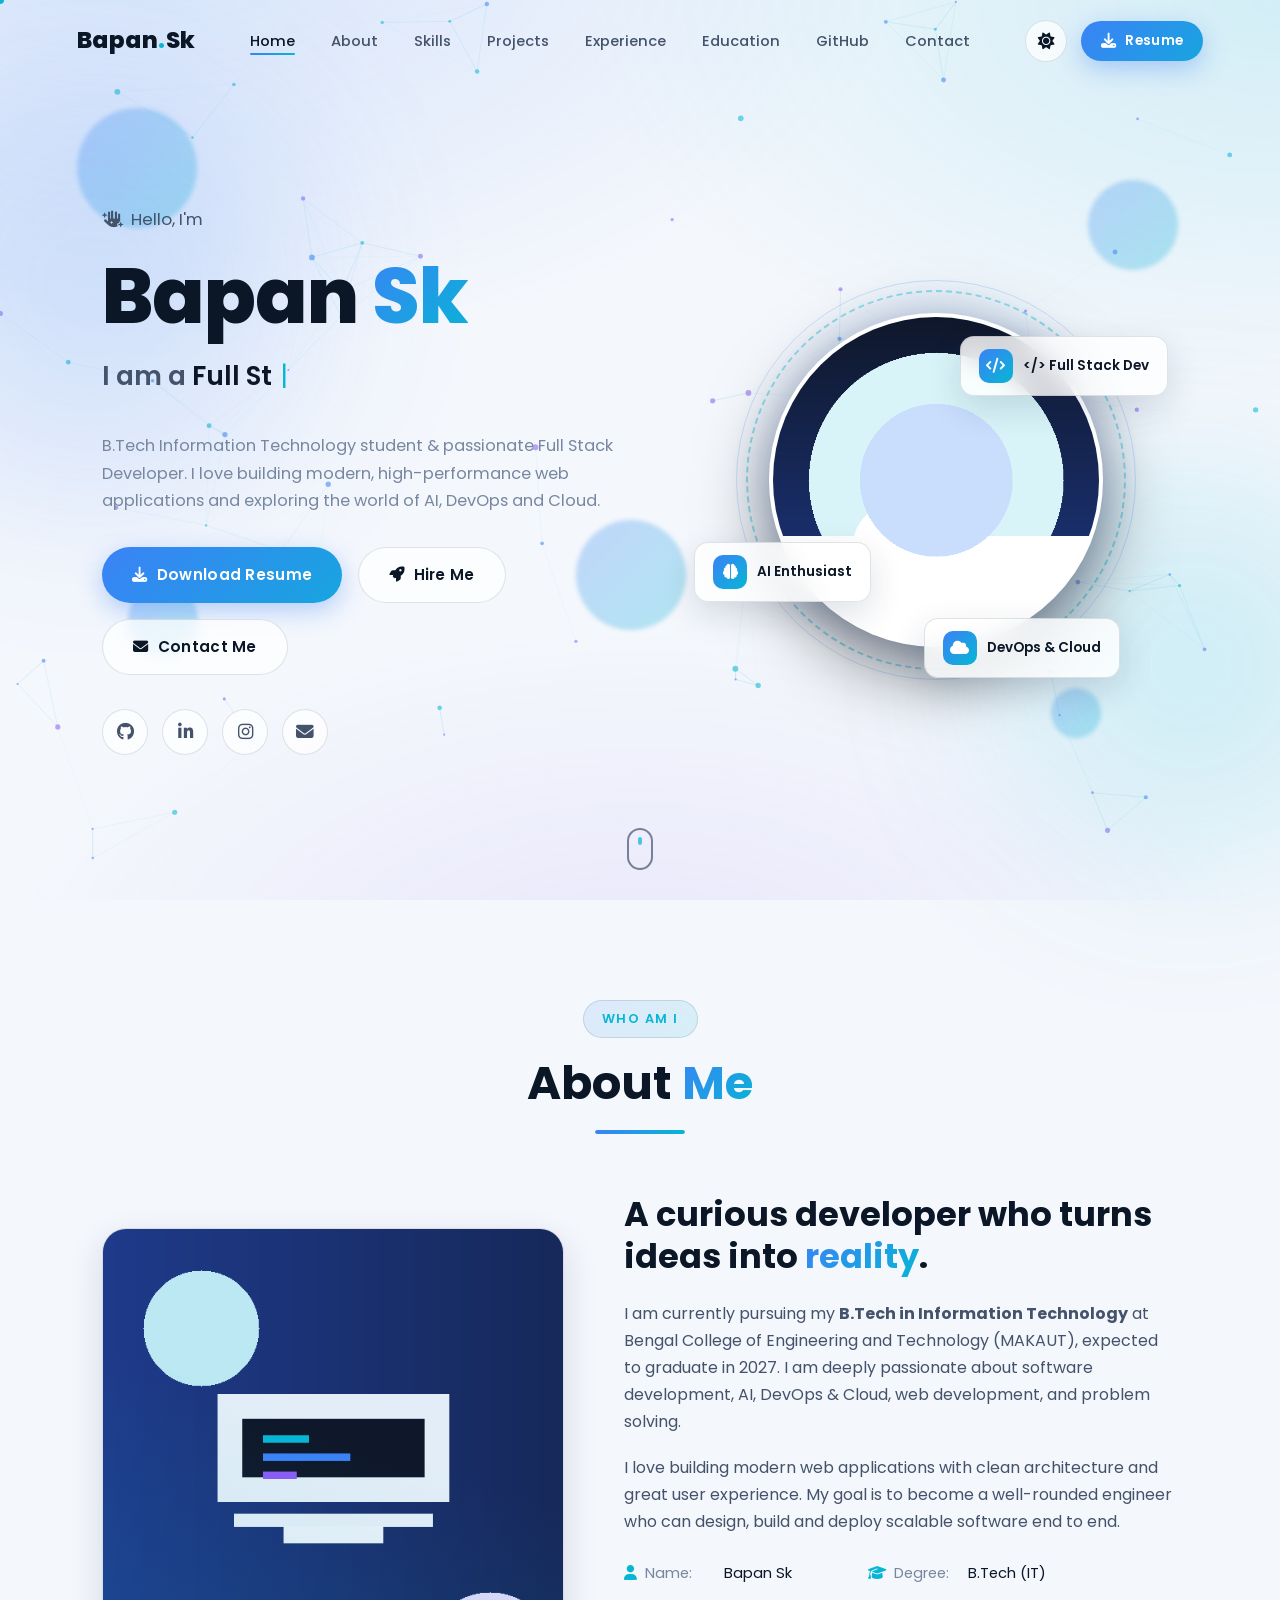
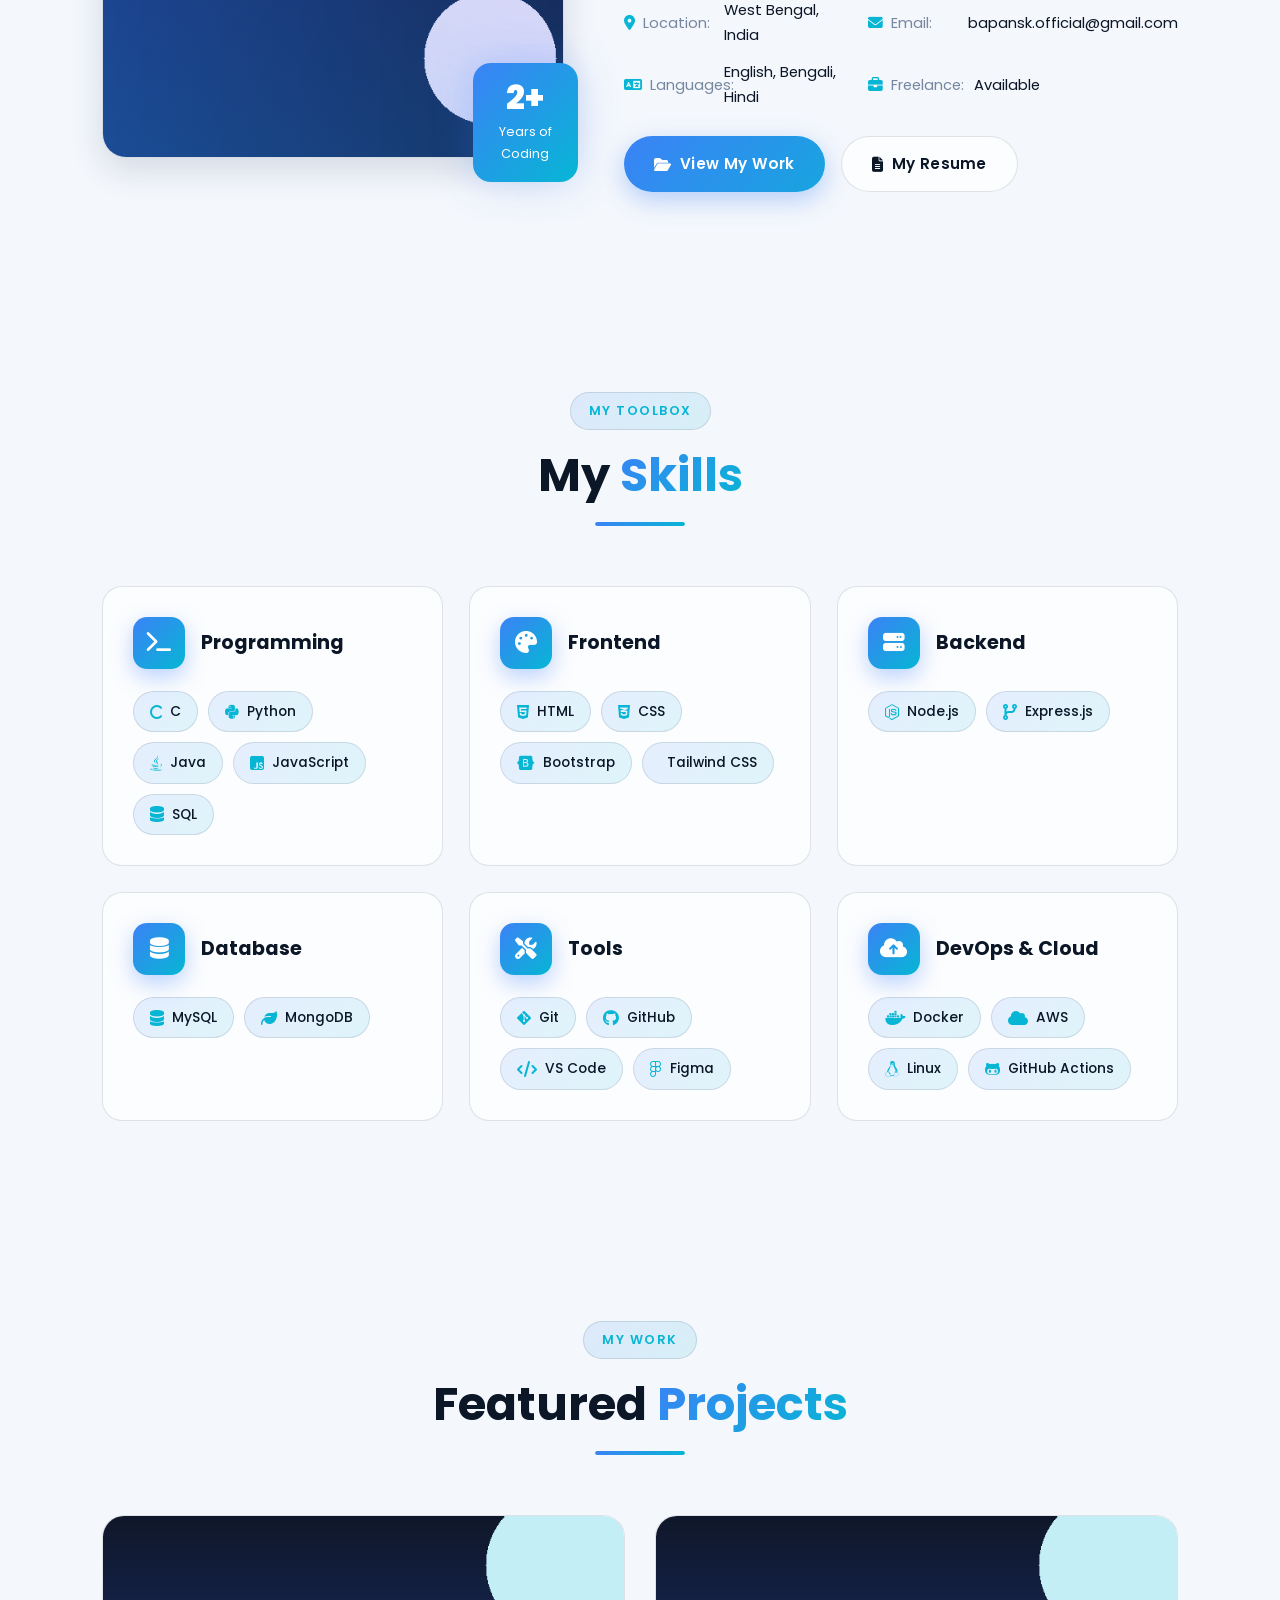
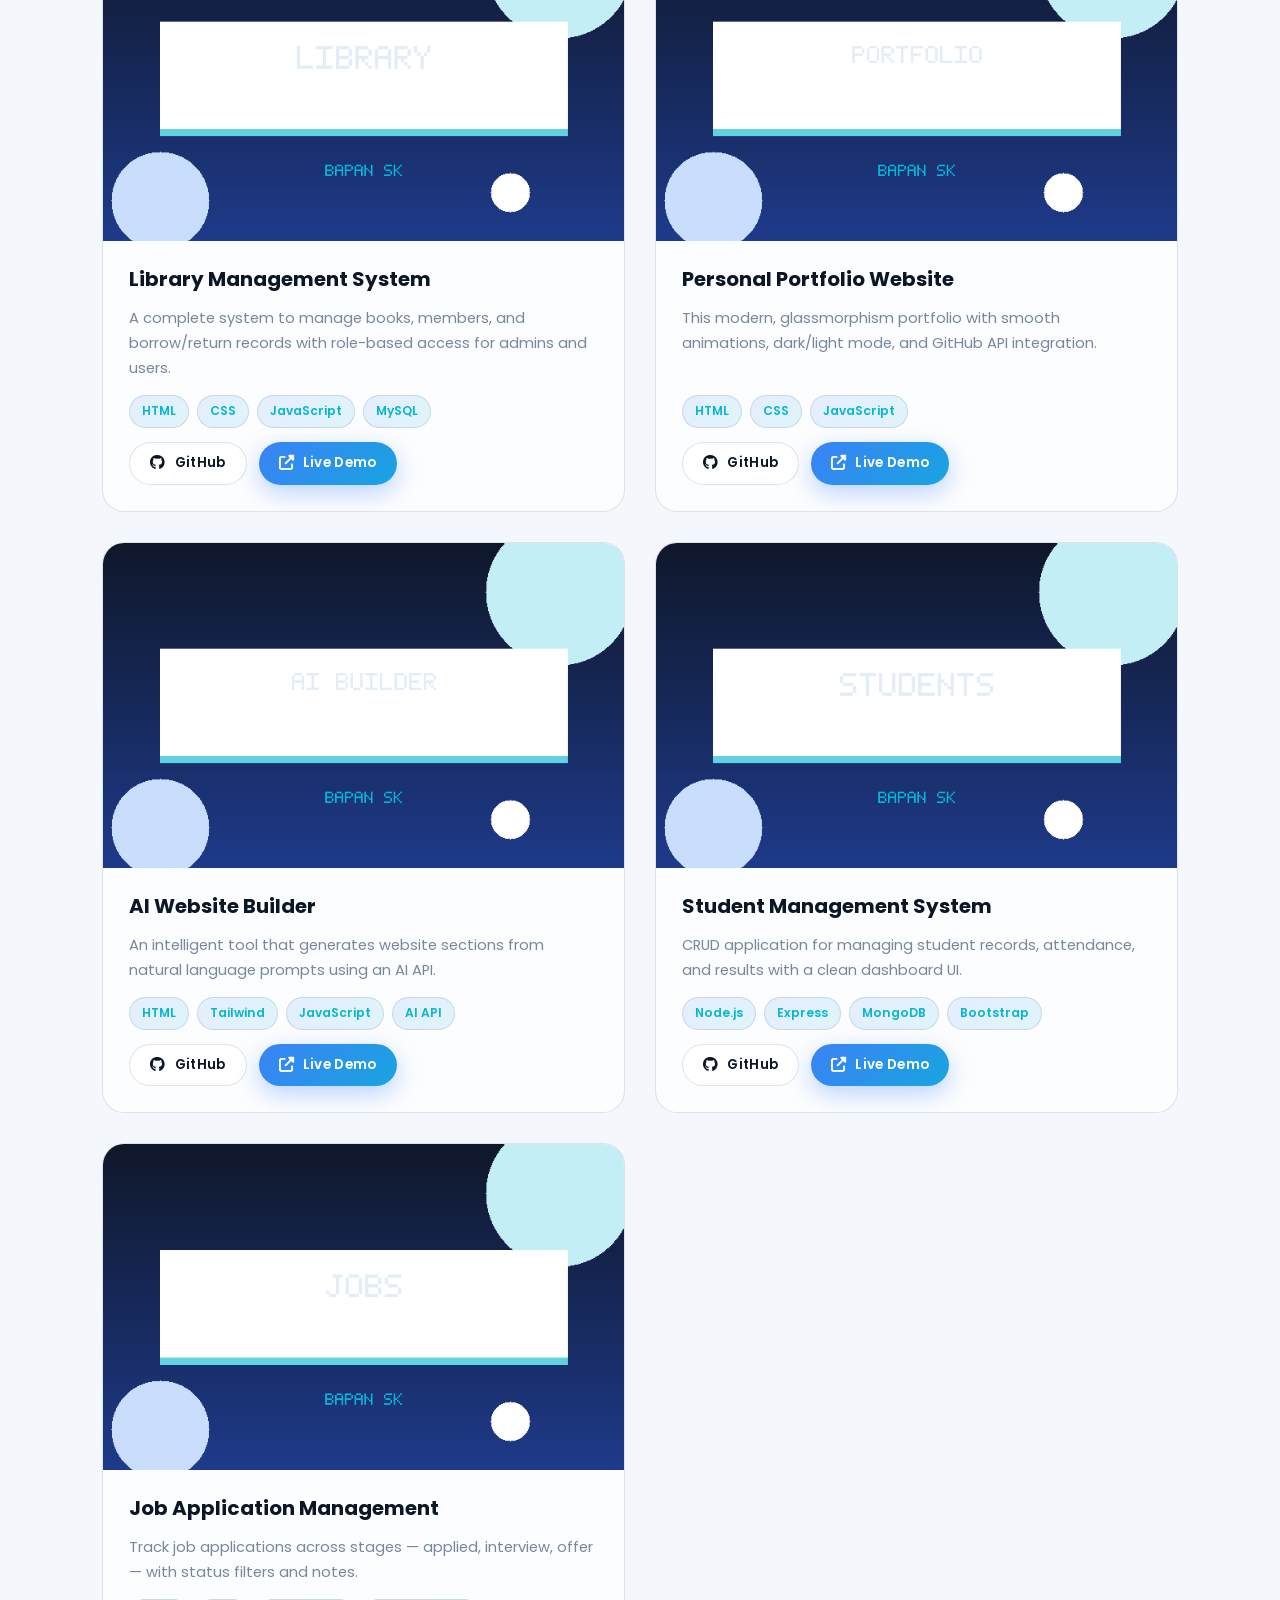
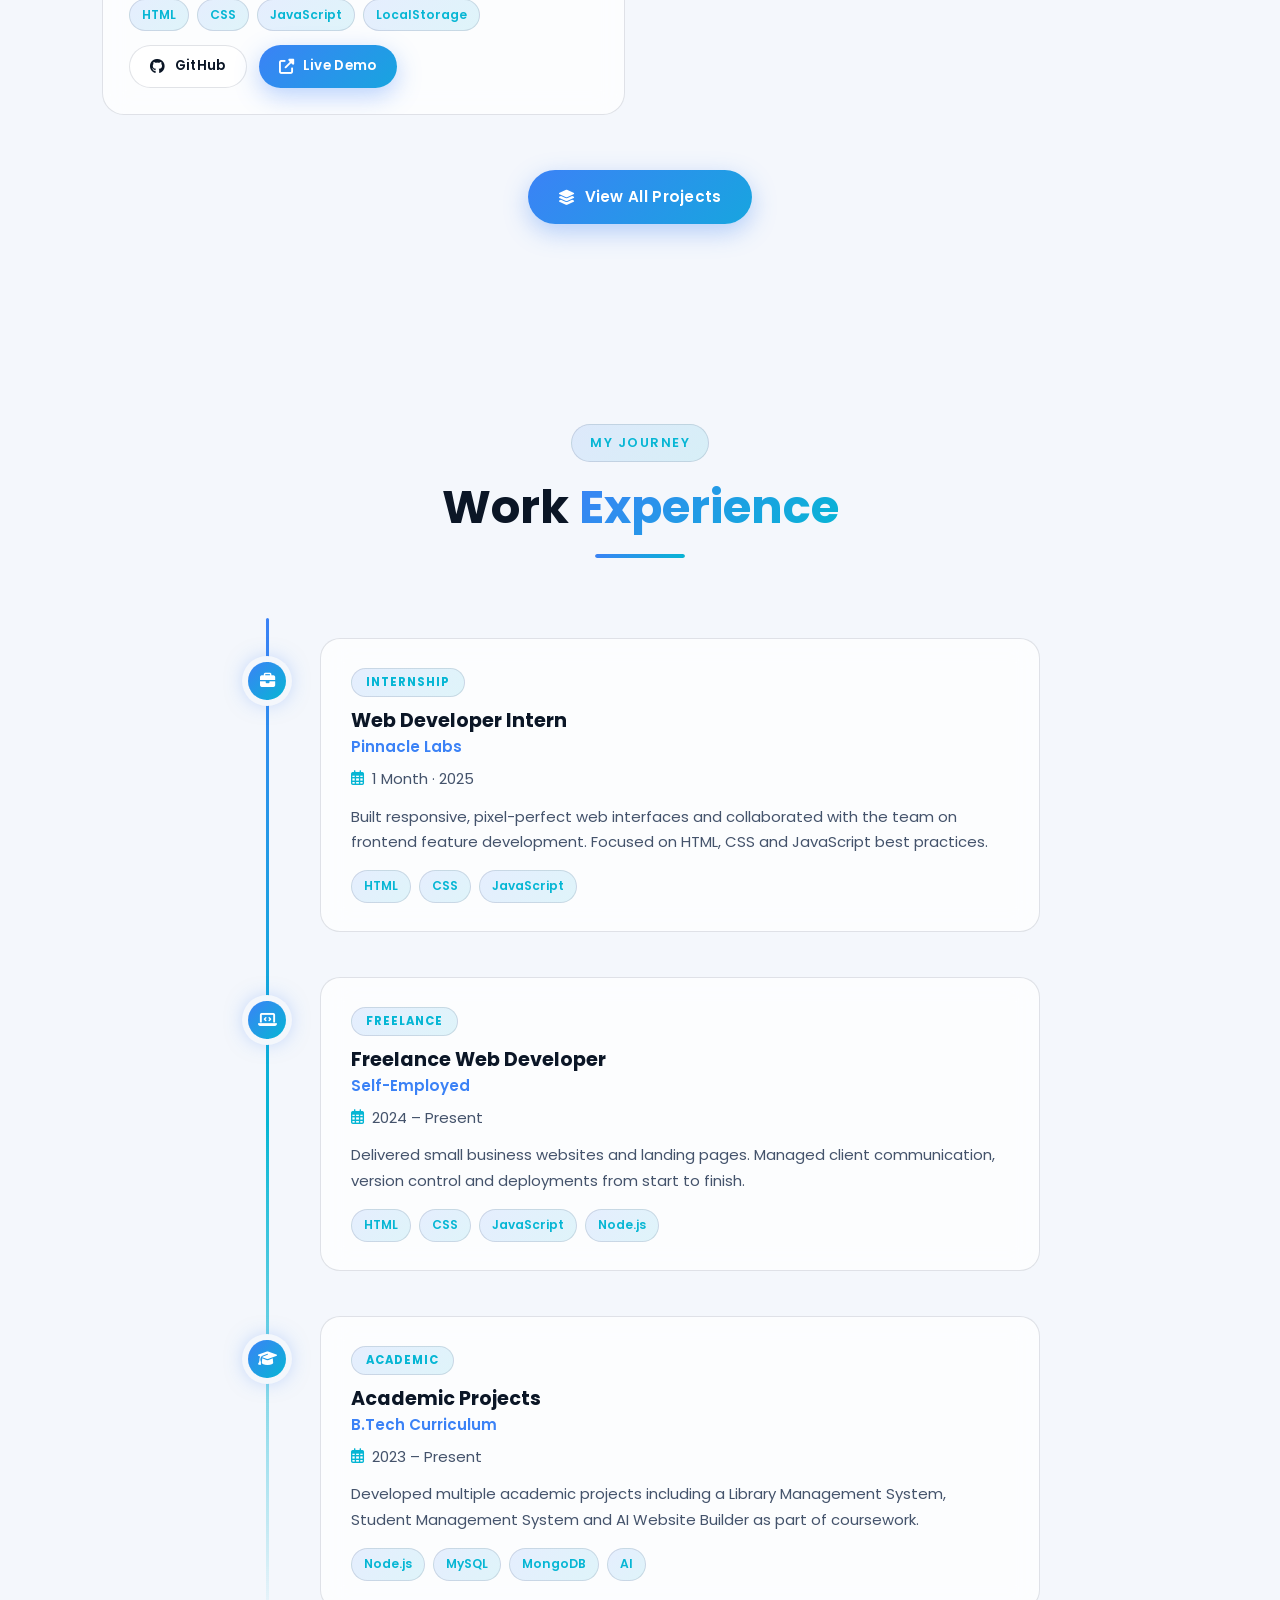
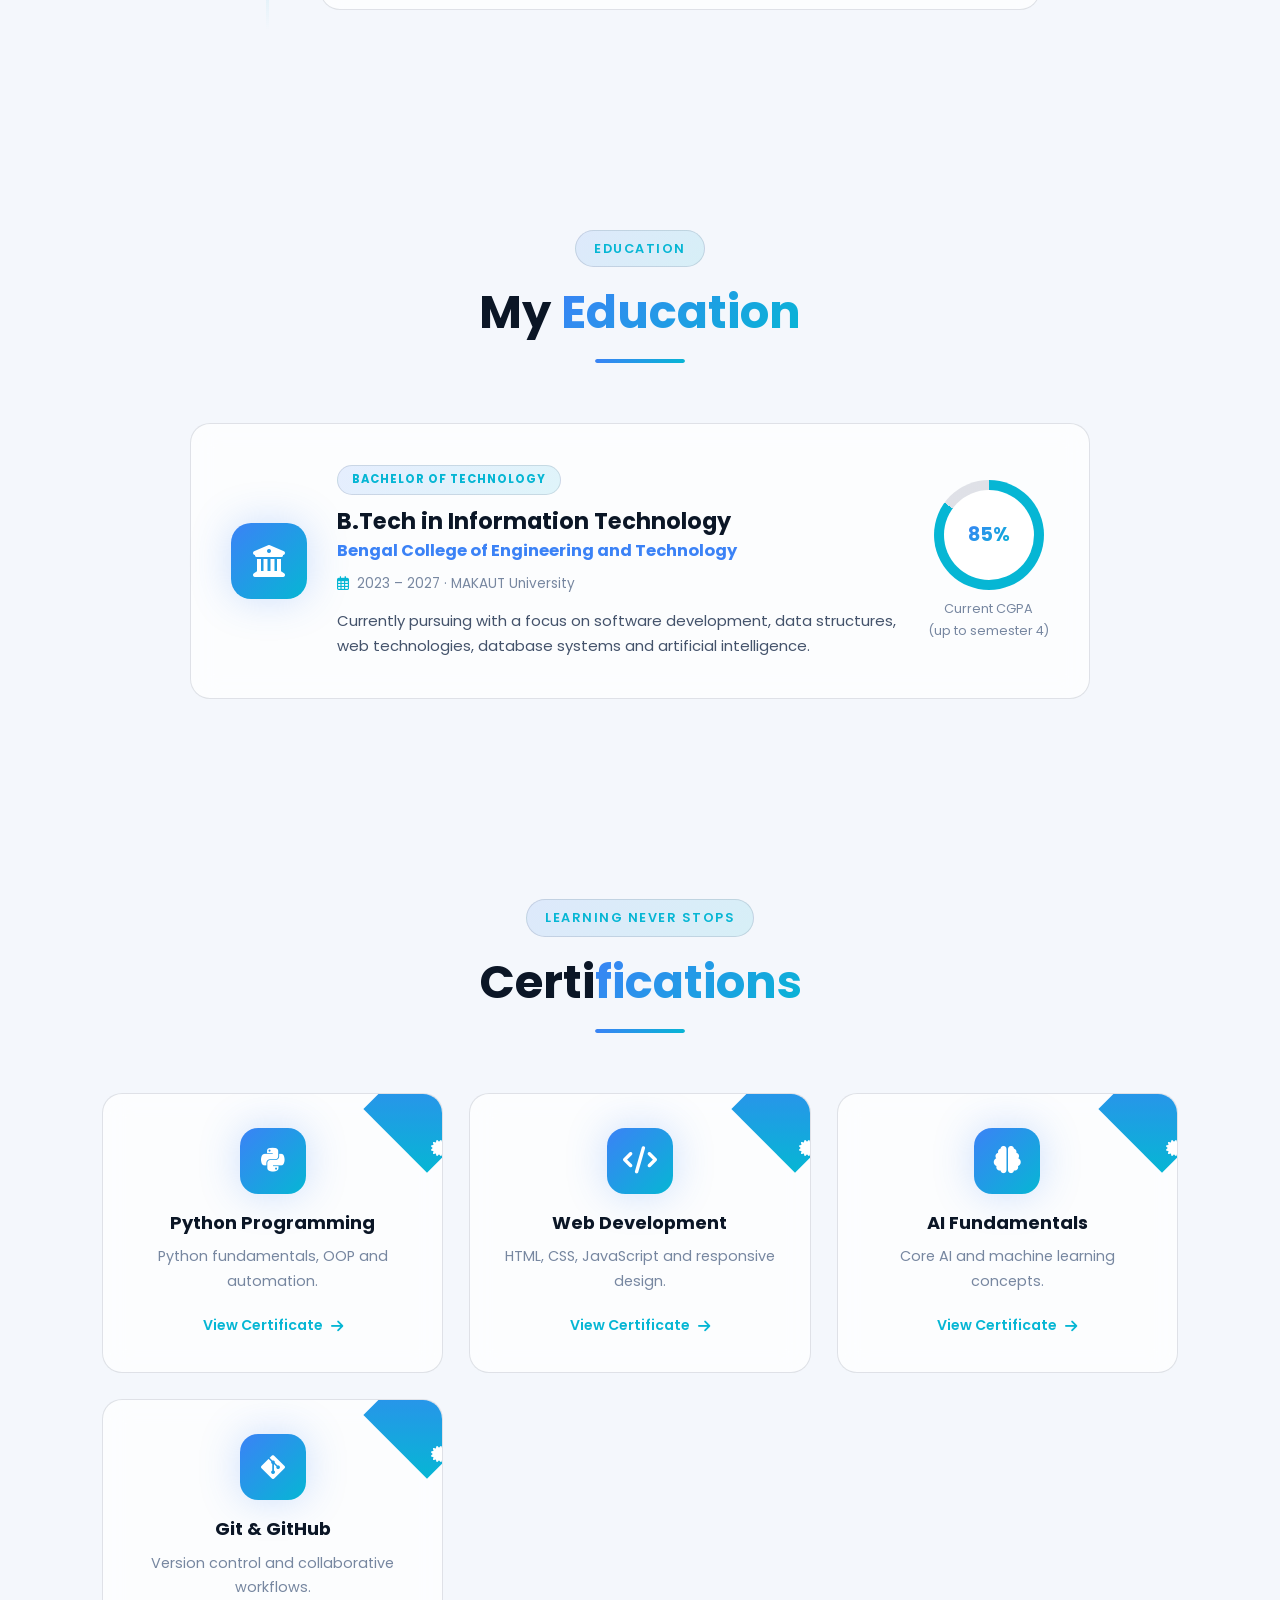
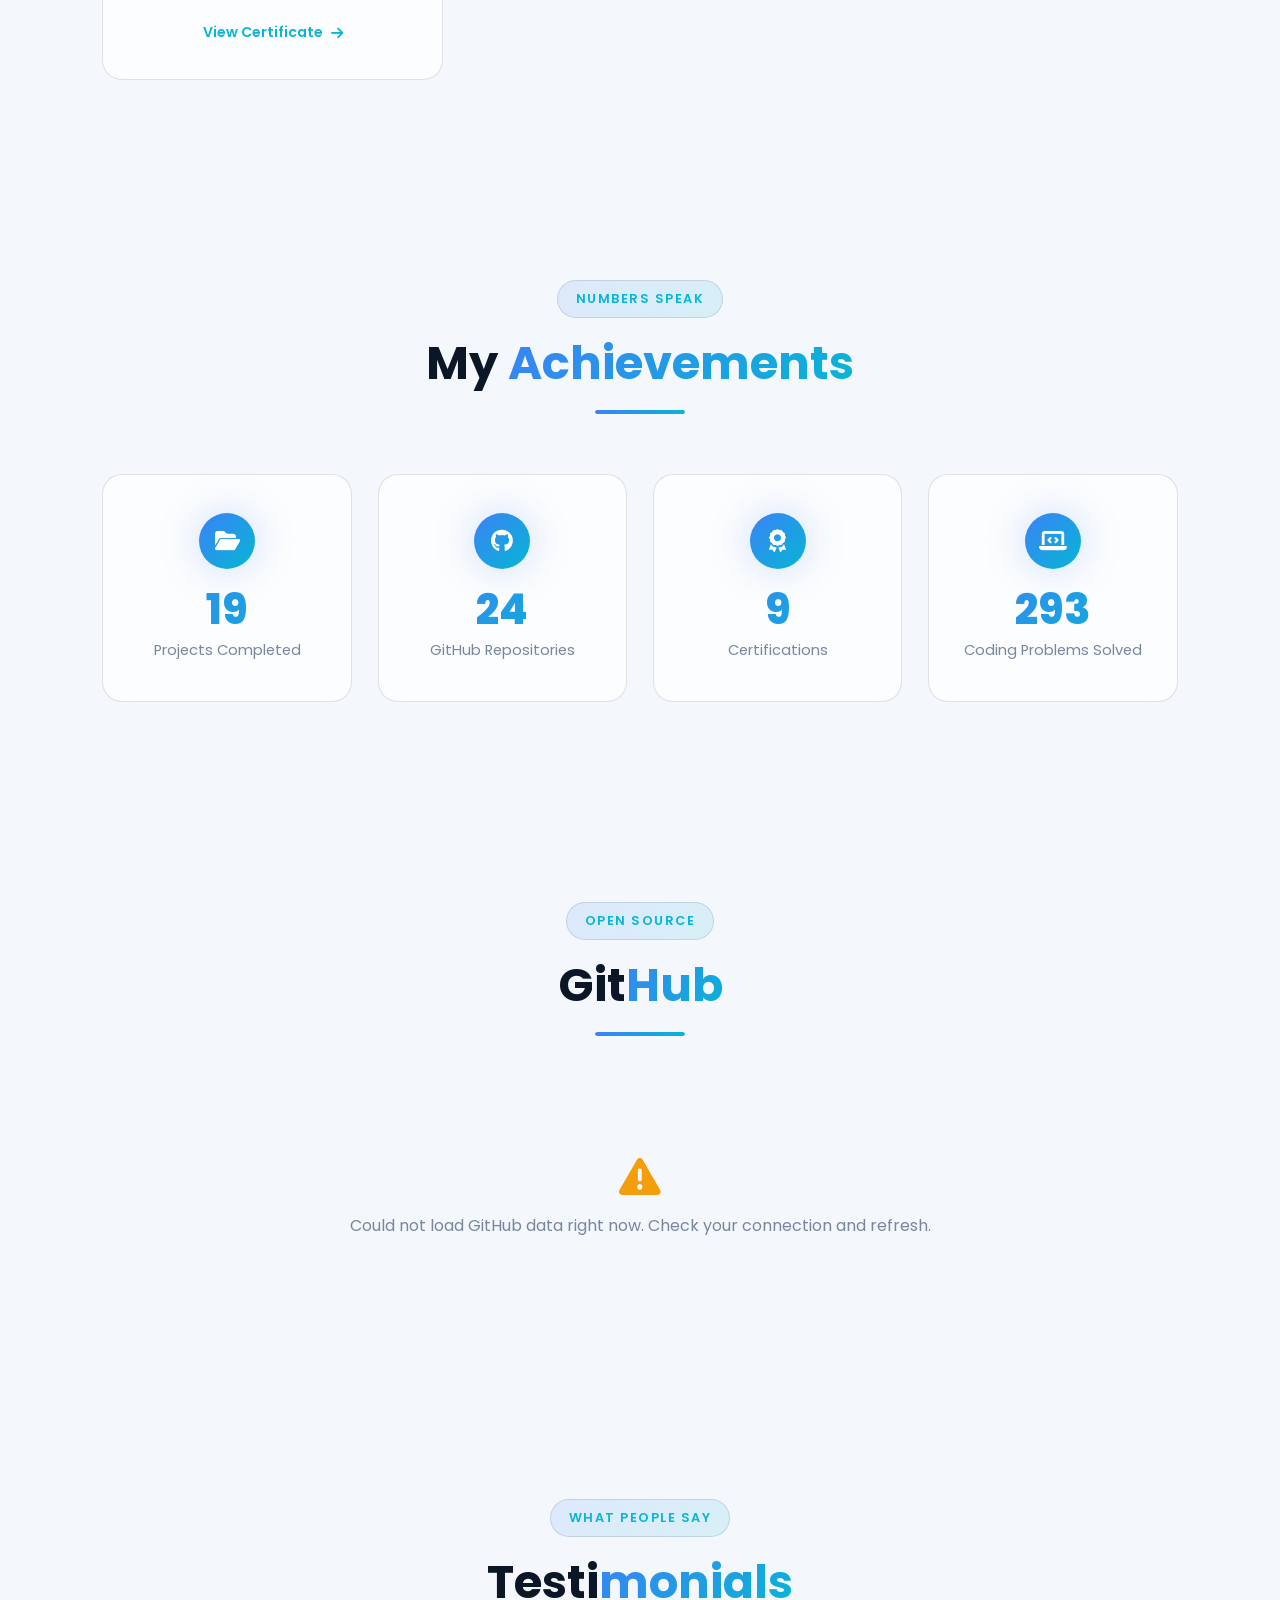
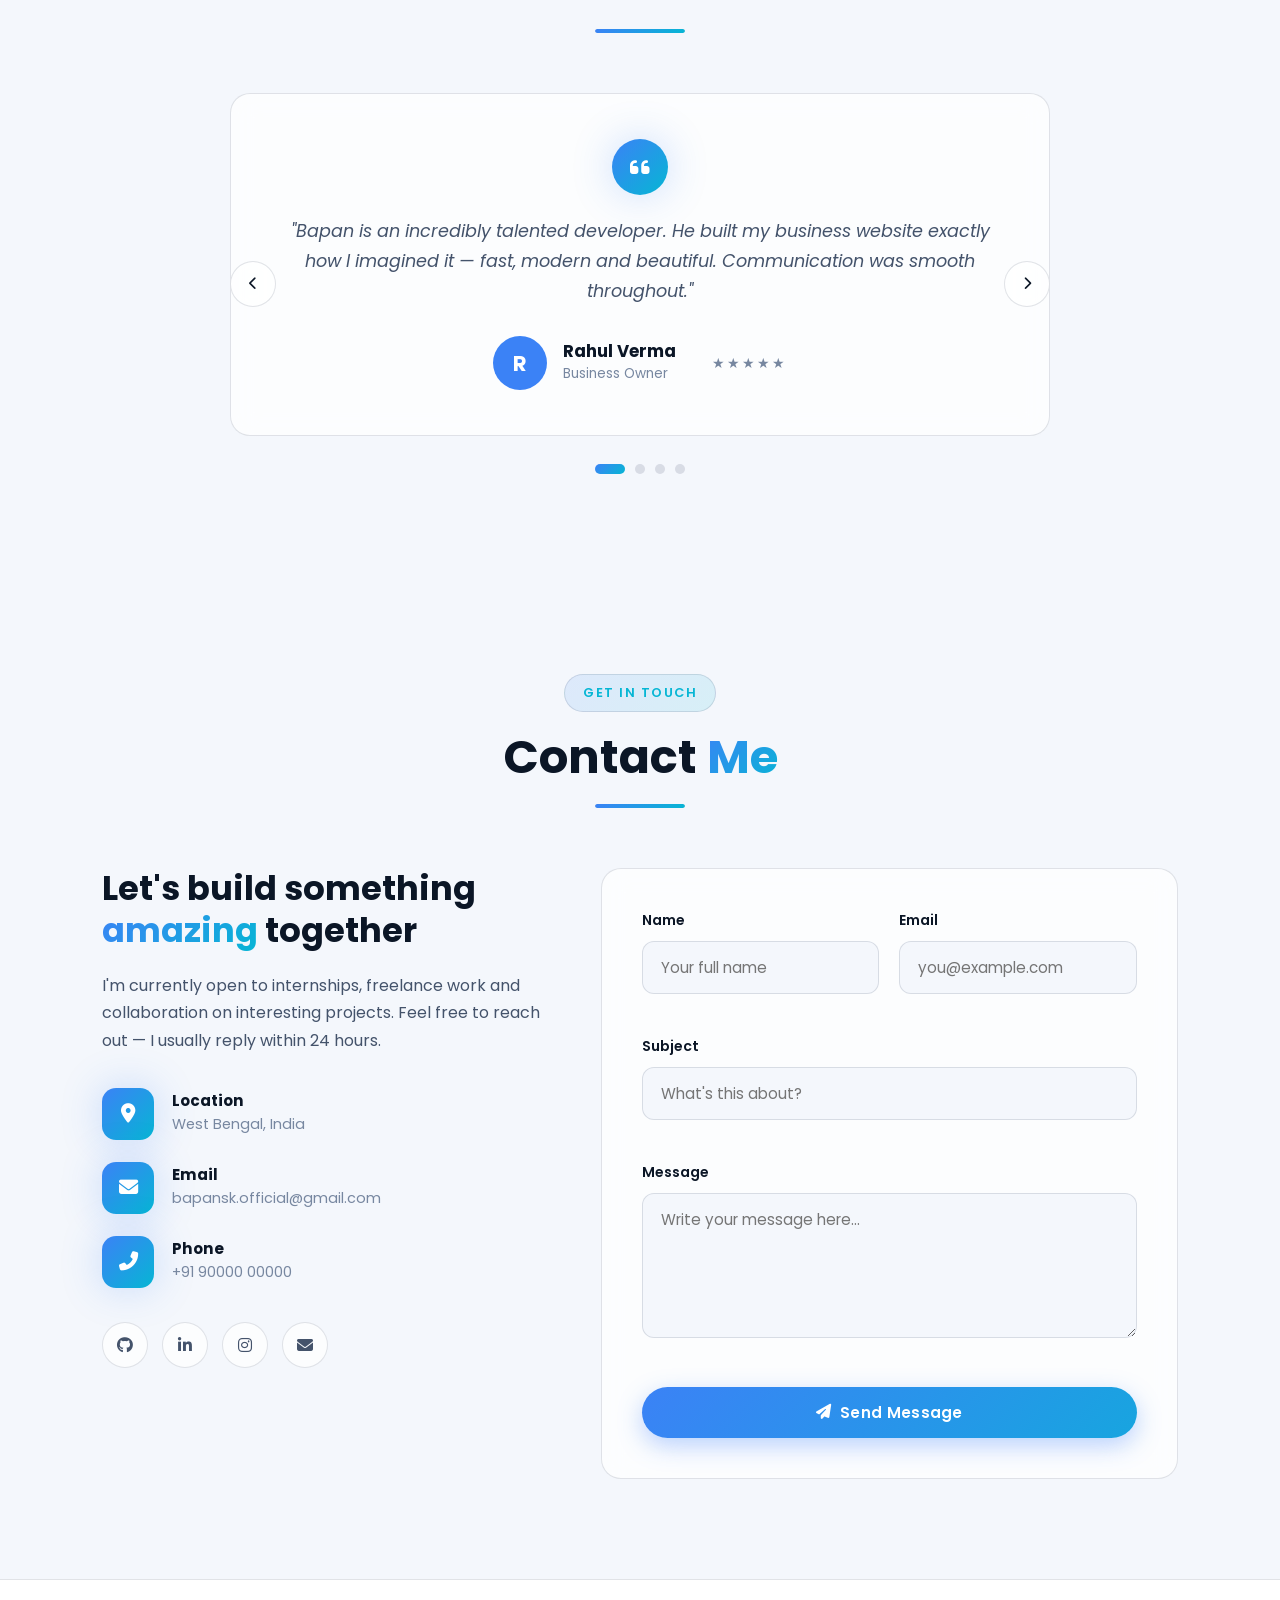
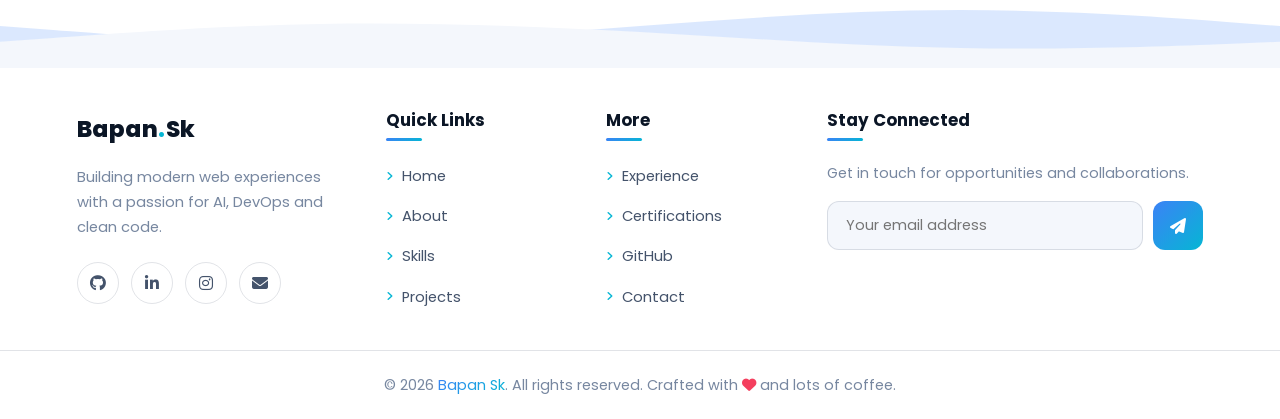
==== commit 6dc72c37: "Update index.html" ====
--- a/index.html
+++ b/index.html
@@ -178,7 +178,7 @@
                     <a href="https://www.instagram.com/bapan.sk" target="_blank" rel="noopener" aria-label="Instagram">
                         <i class="fab fa-instagram"></i>
                     </a>
-                    <a href="mailto:bapansk.official@gmail.com" aria-label="Email">
+                    <a href="mailto:skb441776@gmail.com" aria-label="Email">
                         <i class="fas fa-envelope"></i>
                     </a>
                 </div>
